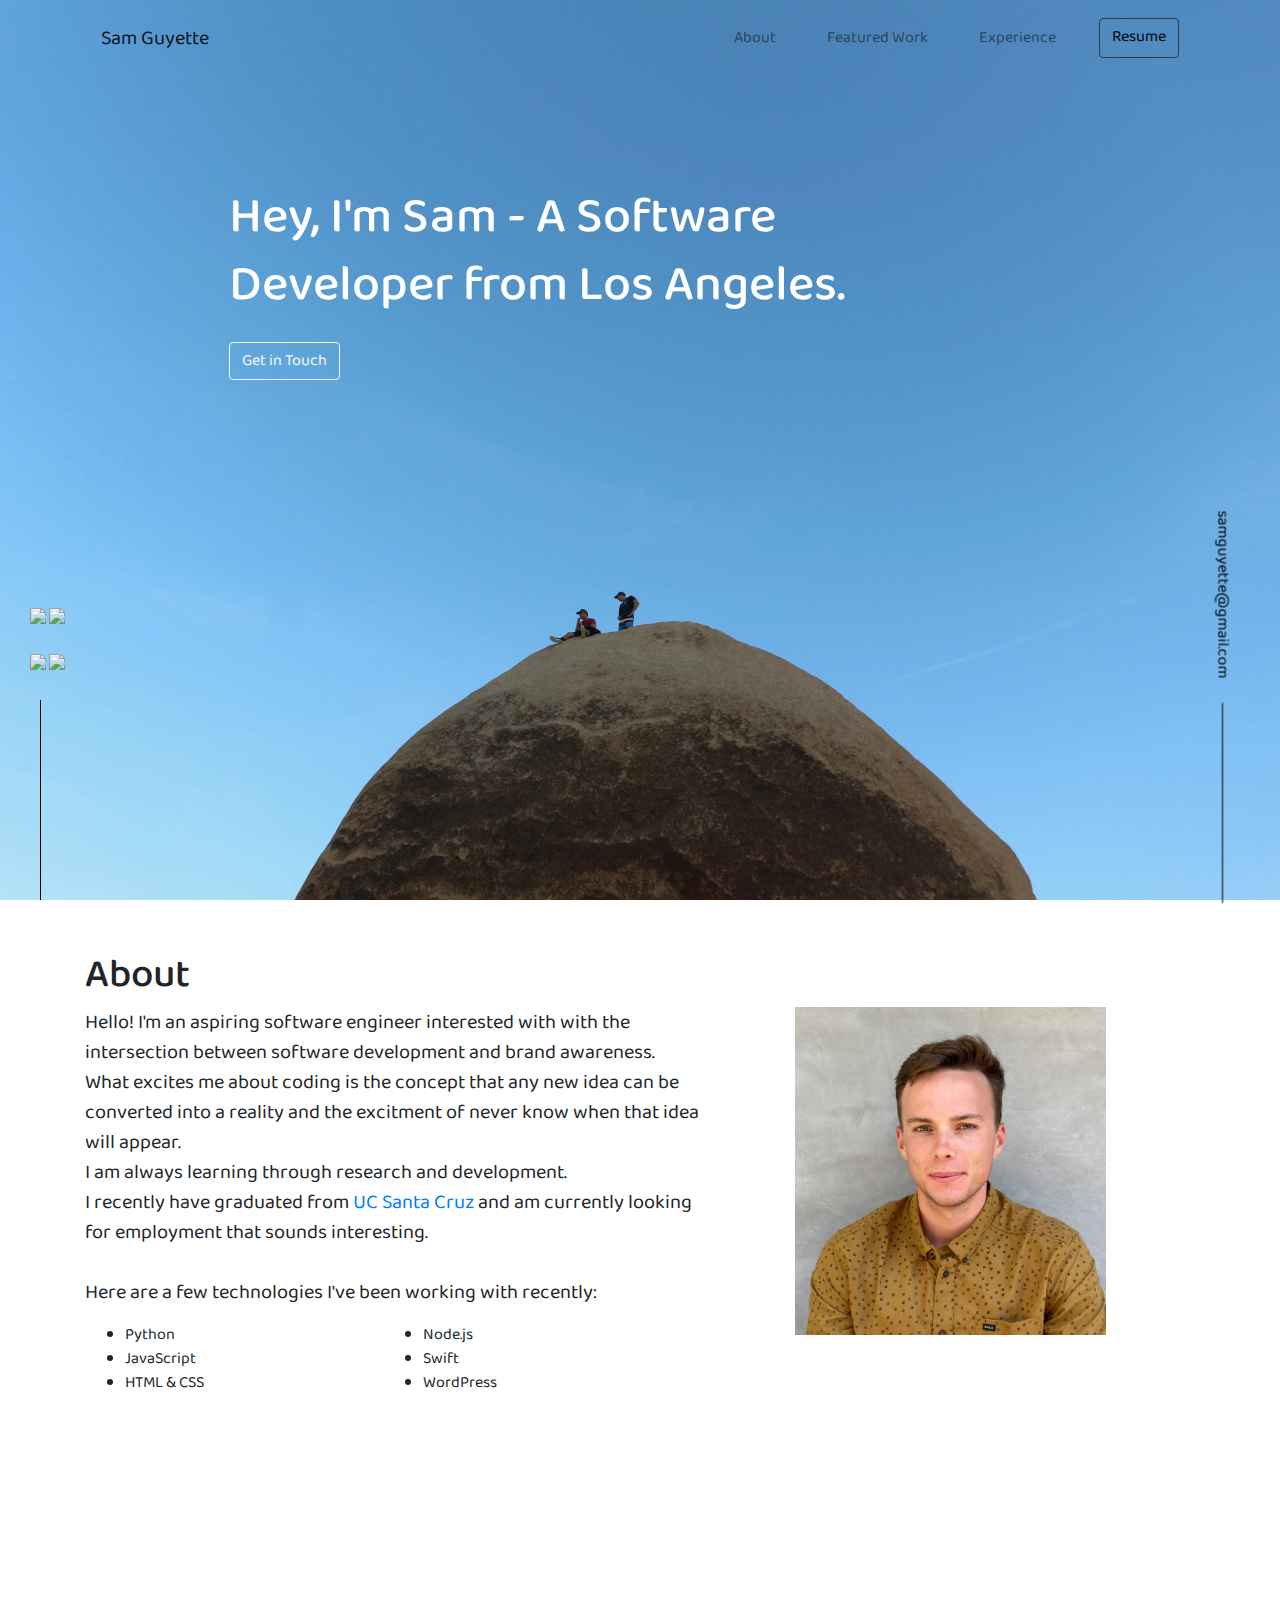
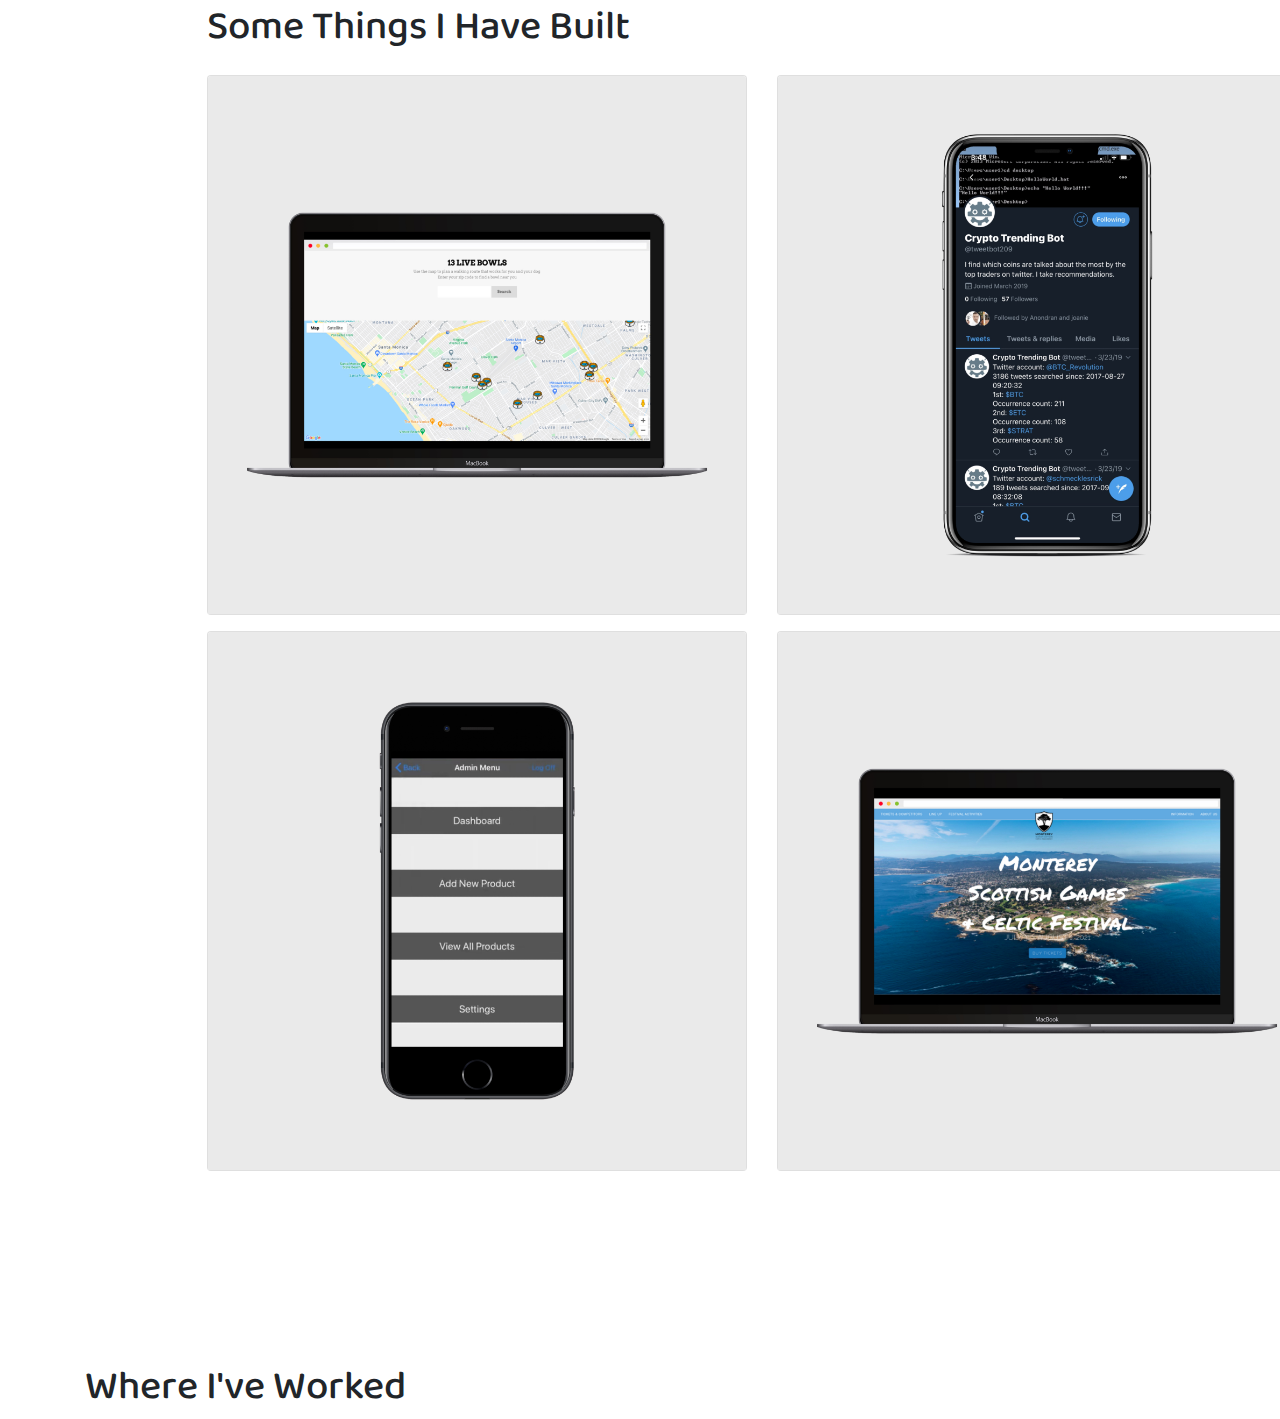
==== index.html @ 98b11084 "side bars" ====
<!DOCTYPE html>
<html>
	<head>
		<title>Sam Guyette's Personal Website</title>
		<!-- Bootstrap CSS include -->
		<link rel="stylesheet" href="https://stackpath.bootstrapcdn.com/bootstrap/4.3.1/css/bootstrap.min.css" integrity="sha384-ggOyR0iXCbMQv3Xipma34MD+dH/1fQ784/j6cY/iJTQUOhcWr7x9JvoRxT2MZw1T" crossorigin="anonymous">
		<!-- Raw CSS include -->
		<link rel="stylesheet" type="text/css" href="landing.css">
		<!-- Font awesome include -->
		<link rel="stylesheet" href="https://cdnjs.cloudflare.com/ajax/libs/font-awesome/4.7.0/css/font-awesome.min.css">
		<!-- Google Fonts -->
		<link href="https://fonts.googleapis.com/css2?family=Baloo+2&display=swap" rel="stylesheet">
		<!-- jQuery -->
		<script src="https://ajax.googleapis.com/ajax/libs/jquery/3.5.1/jquery.min.js"></script>
		<script src="landing.js" type="text/javascript"></script>
	</head>
	
	<body>
		<!-- incase of cover photo -->
		<section class="hero">
			<div class="container">
				<nav class="navbar navbar-expand-lg navbar-trans navbar-light">
					<a class="navbar-brand" href="#">Sam Guyette</a>
					<button class="navbar-toggler" type="button" data-toggle="collapse" data-target="#navbarNavAltMarkup"	aria-controls="navbarNavAltMarkup" aria-expanded="false" aria-label="Toggle navigation">
					<span class="navbar-toggler-icon"></span>
					</button>
					<div class="collapse navbar-collapse" id="navbarNavAltMarkup">
						<div class="navbar-nav ml-auto">
							<a class="nav-link bar_el" href="#">About</a>
							<a class="nav-link bar_el" href="#">Featured Work</a>
							<a class="nav-link bar_el" href="#">Experience</a>
							<a class="resume btn btn-outline-dark my-2 my-sm-0 bar_el"href="docs/Sam_Guyette_Resume.pdf" download>Resume</a>
						</div>
					</div>
				</nav>
				<div class="hero-container">
					<h1 class="main_text">Hey, I'm Sam - A Software</h1>
					<h1 class="main_text">Developer from Los Angeles.</h1>
					<a href="#" class="btn btn-outline-light contact_btn">Get in Touch</a>
				</div>
			</div>
		</section>
			<div class="right_sidebar">
				<div class="email"><a href="mailto:samguyette@gmail.com">samguyette@gmail.com</a></div>
				<div class="vlr"></div>
			</div>
			<div class="left_sidebar">
				<a href="https://github.com/samguyette">
					<img class="fa" src="https://img.icons8.com/material-rounded/28/000000/github.png"/>
				</a>
				<a href="https://www.linkedin.com/in/sam-guyette/">
					<img class="fa" src="https://img.icons8.com/android/24/000000/linkedin.png"/>
				</a>
				<a href="https://www.instagram.com/samguyette/">
					<img class="fa" src="https://img.icons8.com/metro/24/000000/instagram-new.png"/>
				</a>
				<a href="https://twitter.com/samguyettee">
					<img class="fa" src="https://img.icons8.com/android/24/000000/twitter.png"/>
				</a>
				<div class="vll"></div>
			</div>
		<div class="container about">
			<h1>About</h1>
			<div class="row">
				<div class="col-7">
					<p class="about_text">Hello! I'm an aspiring software engineer interested with with the intersection between software development and brand awareness.<br>What excites me about coding is the concept that any new idea can be converted into a reality and the excitment of never know when that idea will appear.<br>
					I am always learning through research and development.<br>
					I recently have graduated from <a href="https://www.ucsc.edu">UC Santa Cruz</a> and am currently looking for employment that sounds interesting.<br><br>
					Here are a few technologies I've been working with recently:
					</p>
					<ul class="skills_list">
						<li>Python</li>
						<li>Node.js</li>
						<li>JavaScript</li>
						<li>Swift</li>
						<li>HTML & CSS</li>
						<li>WordPress</li>
					</ul>
				</div>
				<div class="col-5">
					<img class="headshot" src="img/headshot.jpg">
				</div>
			</div>
		</div>

		<div class="container featured_work">
			<h1>Some Things I Have Built</h1>
			<div class="row">
				<div class="col-lg-6 col-sm-12 mt-3">
					<div class="card card1">
						<img class="card-img-top" src="img/project1.jpg" alt="Card image">
						<div class="card-img-overlay">
							<h4 class="card-title">Pup Bowl Map</h4>
							<p class="card-text">
								Created a website where dog owners can find water bowls around their neighborhood using the Google Maps Platform and Geocoding API.<br>
								Allows residents to print out a poster, take a photo of their bowl, and add the bowl with a name, message, and photo to the public map where other dog walkers can discover it.
							</p>
							<a href="#" class="btn btn-outline-light go_btn">Go</a>
						</div>
					</div>
				</div>
				<div class="col-lg-6 col-sm-12 mt-3">
					<div class="card card2">
						<img class="card-img-top" src="img/project2.jpg" alt="Card image">
						<div class="card-img-overlay">
							<h4 class="card-title">Cryptocurrency Twitter Bot</h4>
							<p class="card-text">
								Twitter bot that finds popular cryptocurrency traders on Twitter, analyzes their tweets and behaviors, and outputs which top three investments they have tweeted about the most over the past year.<br>
								The script shares its findings on Twitter, @tweetbot209​.
							</p>
							<a href="#" class="btn btn-outline-light go_btn">Go</a>
						</div>
					</div>
				</div>
			</div>
			<div class="row">
				<div class="col-lg-6 col-sm-12 mt-3">
					<div class="card card3">
						<img class="card-img-top" src="img/project4.jpg" alt="Card image">
						<div class="card-img-overlay">
							<h4 class="card-title">Custom Label Printing App</h4>
							<p class="card-text">
								Developed an iOS app that integrates with Epson printers to allow businesses to create high quality custom labels with QR codes in real-time.<br>
								Allows for the consumer to receive additional information about the product by scanning QR code attached to the label.<br>
								Application works as a real-time inventory management system, as well as a sales volume tracker for small businesses.
							</p>
						</div>
					</div>
				</div>
				<div class="col-lg-6 col-sm-12 mt-3">
					<div class="card card4">
						<img class="card-img-top" src="img/project3.jpg" alt="Card image">
						<div class="card-img-overlay">
							<h4 class="card-title">Monterey Scottish Games & Celtic Festival Website</h4>
							<p class="card-text">
								Designed and developed a user friendly website for the 53rd Annual Monterey Scottish Games & Celtic Festival.<br>
								The website allows the 5,000+ attendees to buy tickets, register for competitions, and learn more about the festival.
							</p>
							<a href="#" class="go_btn"><img src="https://img.icons8.com/ios/32/000000/external-link-squared.png"/></a>
						</div>
					</div>
				</div>
			</div>
		</div>

		<div class="container past_work">
			<h1>Where I've Worked</h1>
			

		</div>





		<!-- Bootstrap includes -->
		<script src="https://code.jquery.com/jquery-3.3.1.slim.min.js" integrity="sha384-q8i/X+965DzO0rT7abK41JStQIAqVgRVzpbzo5smXKp4YfRvH+8abtTE1Pi6jizo" crossorigin="anonymous"></script>
		<script src="https://cdnjs.cloudflare.com/ajax/libs/popper.js/1.14.7/umd/popper.min.js" integrity="sha384-UO2eT0CpHqdSJQ6hJty5KVphtPhzWj9WO1clHTMGa3JDZwrnQq4sF86dIHNDz0W1" crossorigin="anonymous"></script>
		<script src="https://stackpath.bootstrapcdn.com/bootstrap/4.3.1/js/bootstrap.min.js" integrity="sha384-JjSmVgyd0p3pXB1rRibZUAYoIIy6OrQ6VrjIEaFf/nJGzIxFDsf4x0xIM+B07jRM" crossorigin="anonymous"></script>
	</body>
</html>
---- landing.css ----
/* Cover Photo */
body {
	/*background-color: rgb(129,206,249);*/
	background-color: white;
	font-family: 'Baloo 2', cursive;
}
.hero {
	width: 100%;
	height: 100vh;
	background: url(img/landing-5.jpg) top center;
	background-size: cover;
	position: relative;
}
.bar_el {
	margin-left: 35px;
}
.resume {
	color: black;
	text-decoration: none;
}
.hero .hero-container {
	margin-top: 10%;
	margin-left: 13%;
	bottom: 0;
	top: 0;
	left: 0;
	right: 0;
	justify-content: center;
	flex-direction: column;
	color: white;
}
.navbar-brand, .navbar-nav li a {
	line-height: 60px;
	height: 60px;
	padding-top: 0;
}
.contact_btn {
	margin-top: 2%;
	display: inline-block;
	white-space: nowrap;
	overflow: hidden;
}
.about {
	margin-top: 4%;
}
.skills_list {
	display: grid;
	grid-template-columns: 1fr 1fr;
}
.featured_work {
	margin-top: 15%;
	margin-left: 15%
}
.card-img-overlay {
   position: absolute;
   background: rgba(80, 151, 204, 0.9);
   width: 100%;
   transition: .5s ease;
   opacity:0;
}
.go_btn {
	margin-top: 50%;
}
.card1:hover .card-img-overlay {
   opacity: 1;
}
.card2:hover .card-img-overlay {
   opacity: 1;
}
.card3:hover .card-img-overlay {
   opacity: 1;
}
.card4:hover .card-img-overlay {
   opacity: 1;
}
.past_work {
	margin-top: 15%;
}
.right_sidebar {
	position: fixed;
	transform: rotate(90deg);
	right: 30px;
	left: auto;
	bottom: -30px;
	width: 285px;
	z-index: 10;
}
.left_sidebar {
	position: fixed;
	left: 30px;
	right: auto;
	bottom: 0px;
	width: 40px;
	z-index: 10;
}
.fa {
	margin-top: 30px;
}
.vll {
  border-left: 1px solid black;
  margin-top: 30px;
  margin-left: 24%;
  height: 200px;
}
.vlr {
  border-left: 1px solid black;
  transform: rotate(90deg);
  margin-top: 30px;
  height: 200px;
}
.email {
	margin-left: -150px;
}
a[href^="mailto:"] { 
  color: black;
  text-decoration: none;
}


@media screen and (min-width: 801px) {
	.main_text {
		font-size: 50px;
	}
	.about_text {
		font-size: 20px;
	}
	.headshot {
		width: 70%;
		margin-left: 10%;
	}
}

@media screen and (max-width: 800px) {
	.main_text {
		font-size: 4.2vw;
	}
	.about_text {
		font-size: 2.5vw;
	}
	.headshot {
		width: 100%;
		margin-left: 10%;
	}
}
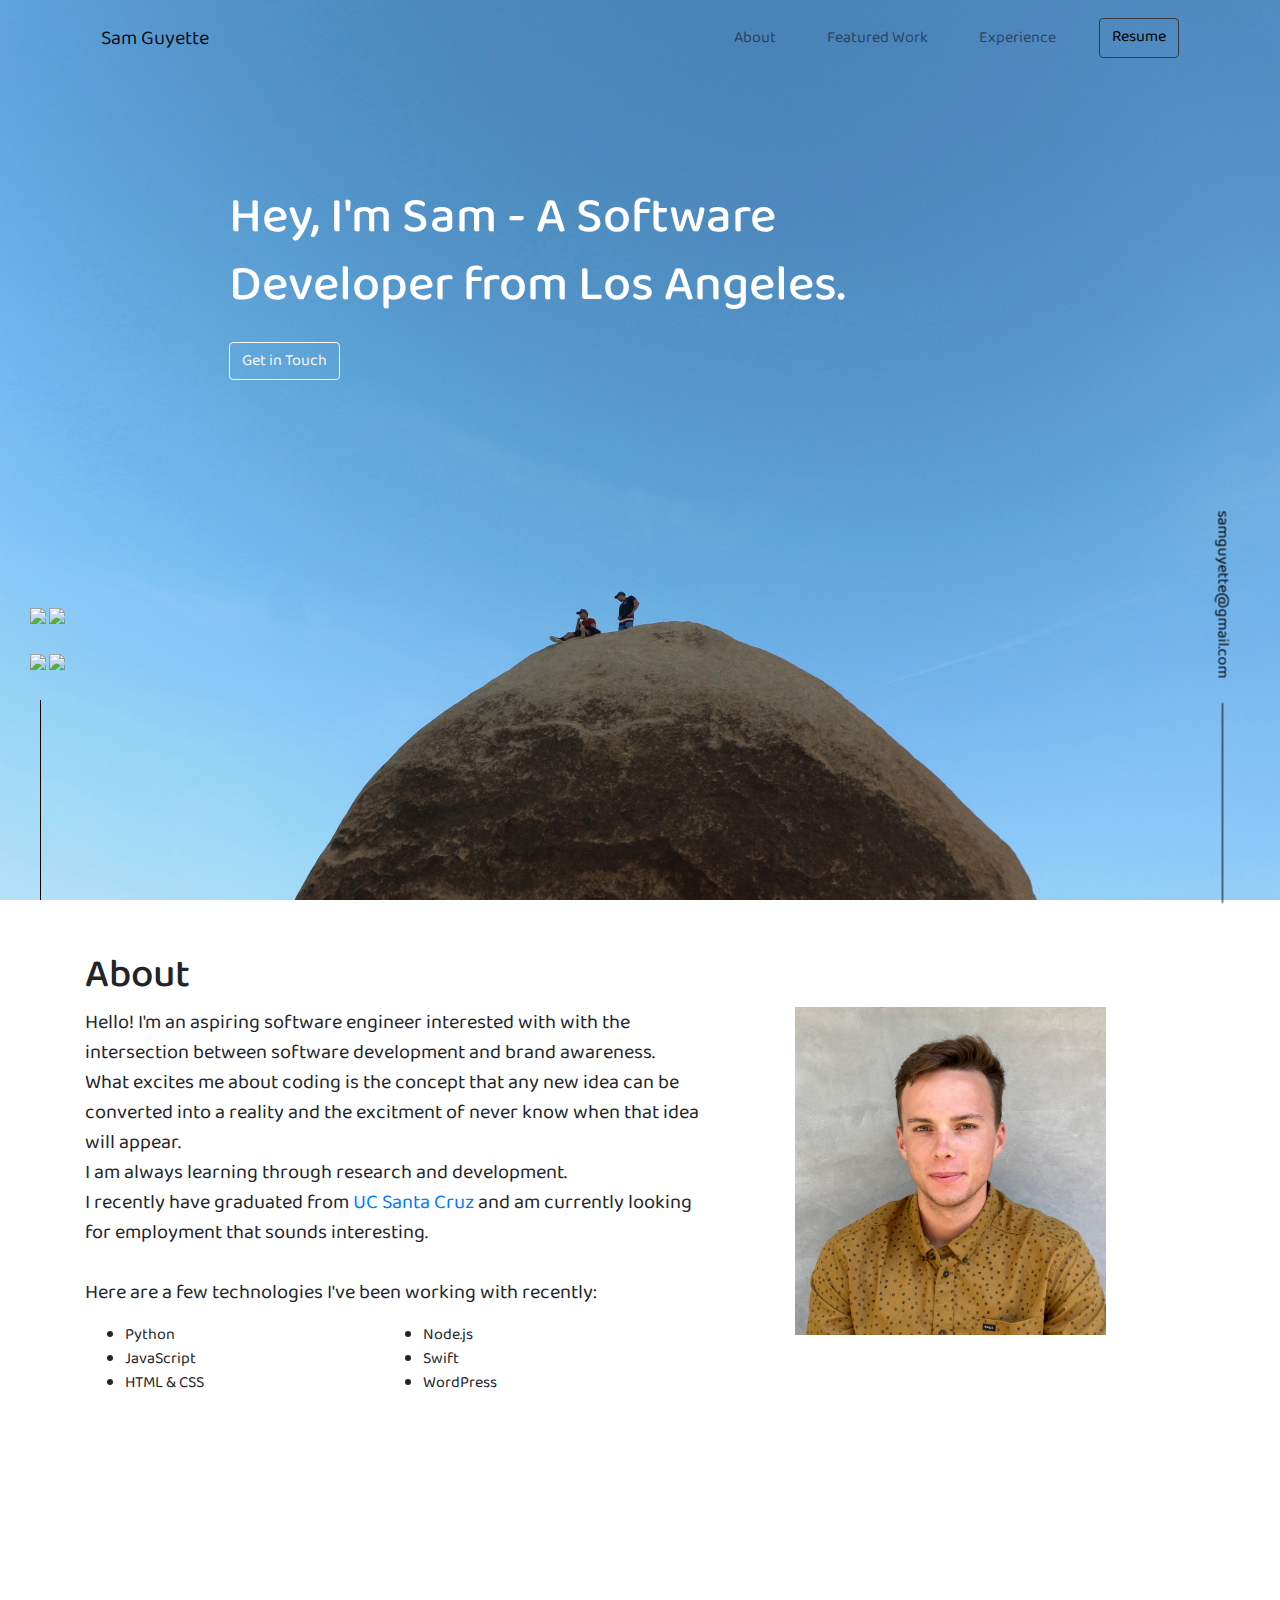
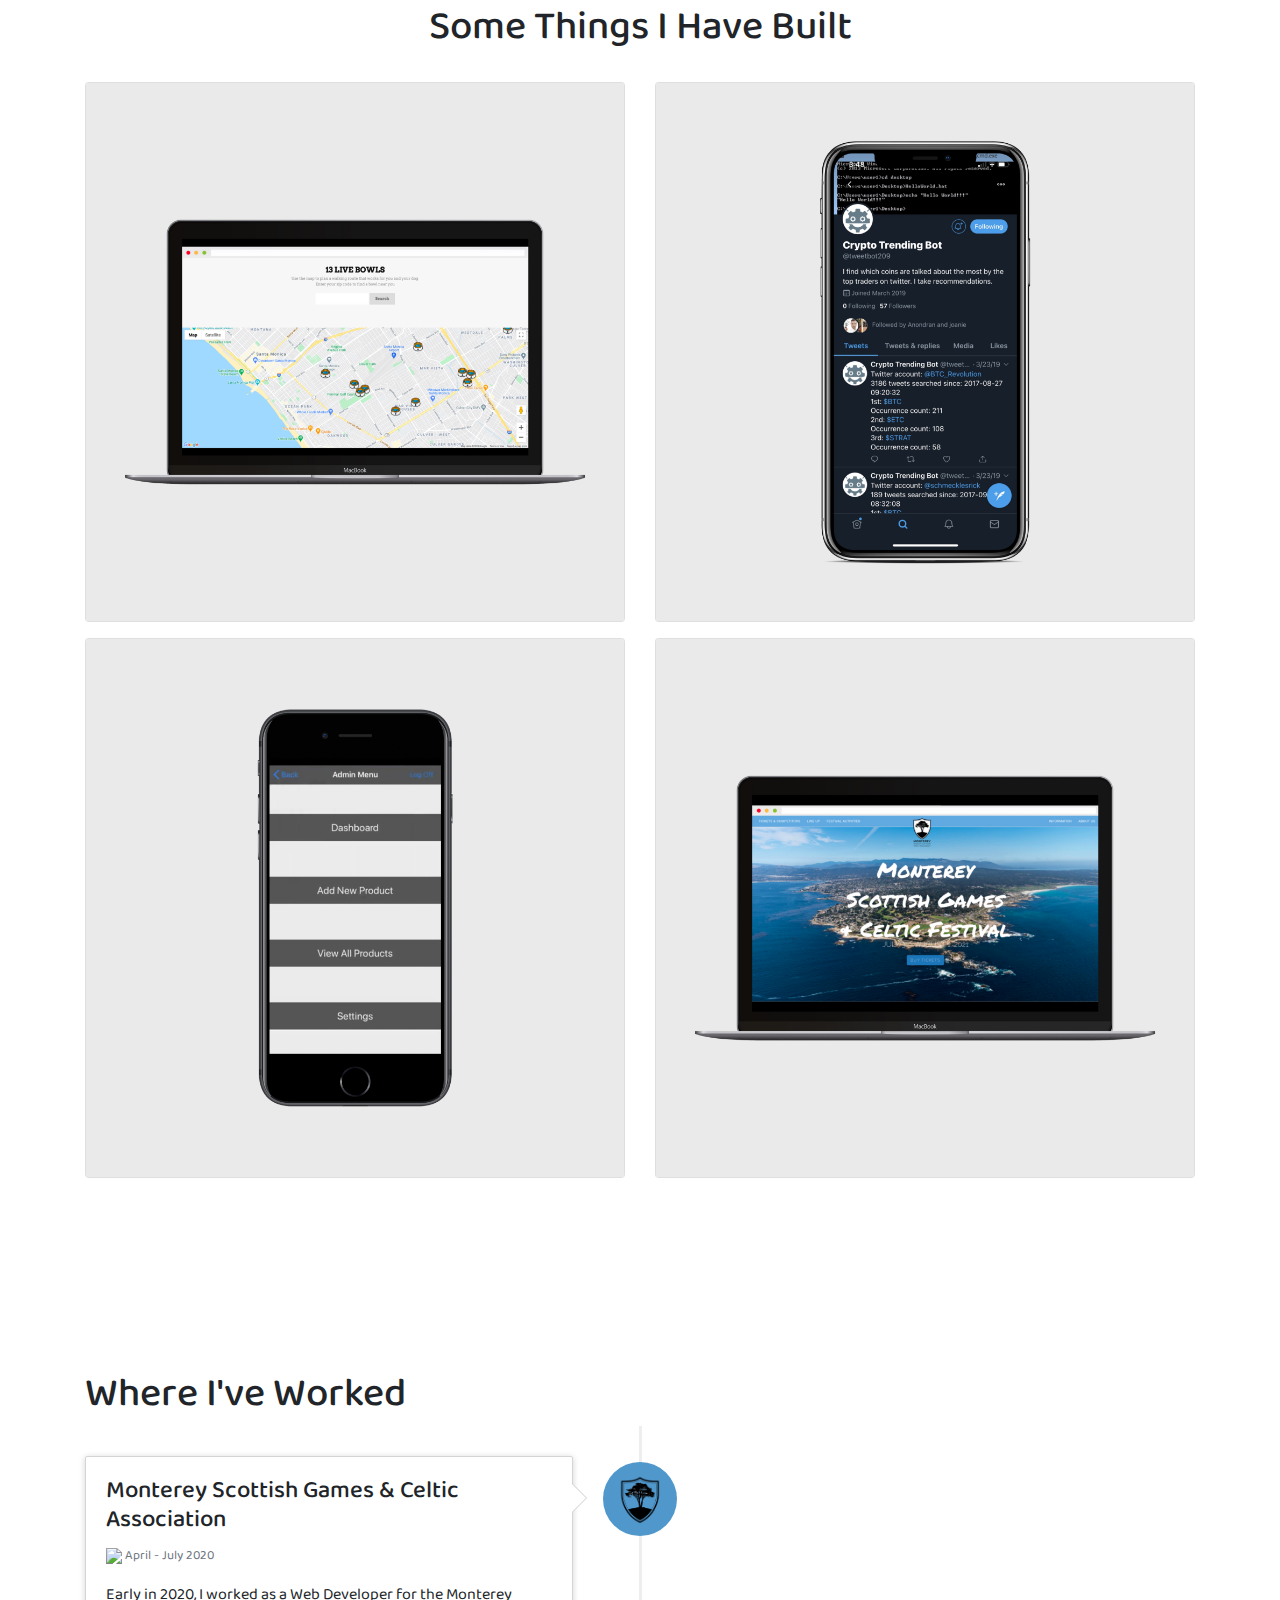
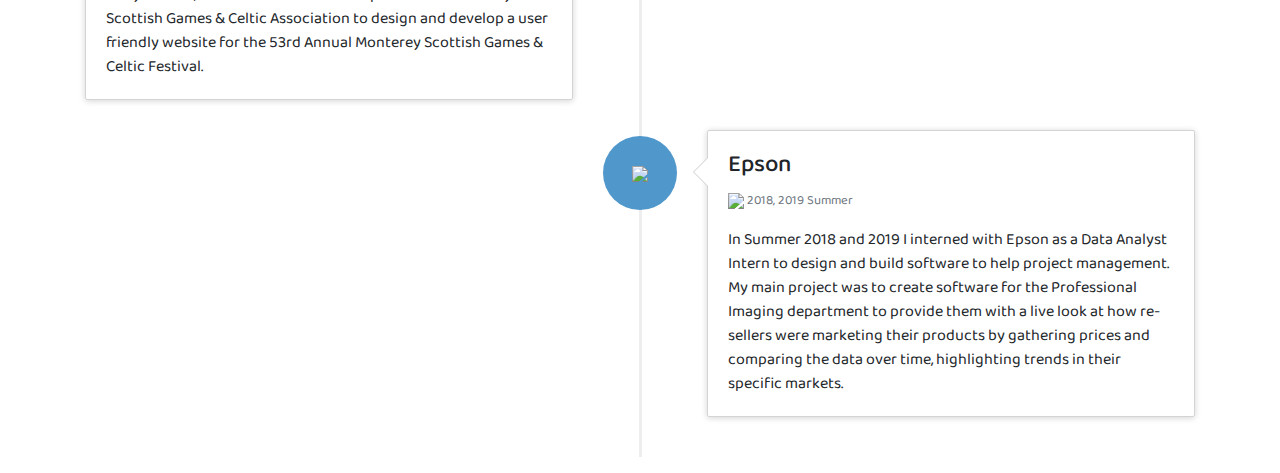
==== commit 68d2198a: "added timeline" ====
--- a/index.html
+++ b/index.html
@@ -84,7 +84,7 @@
 		</div>
 
 		<div class="container featured_work">
-			<h1>Some Things I Have Built</h1>
+			<h1 class="built_text">Some Things I Have Built</h1>
 			<div class="row">
 				<div class="col-lg-6 col-sm-12 mt-3">
 					<div class="card card1">
@@ -95,7 +95,7 @@
 								Created a website where dog owners can find water bowls around their neighborhood using the Google Maps Platform and Geocoding API.<br>
 								Allows residents to print out a poster, take a photo of their bowl, and add the bowl with a name, message, and photo to the public map where other dog walkers can discover it.
 							</p>
-							<a href="#" class="btn btn-outline-light go_btn">Go</a>
+							<a href="http://www.pupbowlmap.com"><img src="https://img.icons8.com/ios/32/000000/external-link-squared.png"/></a>
 						</div>
 					</div>
 				</div>
@@ -108,7 +108,7 @@
 								Twitter bot that finds popular cryptocurrency traders on Twitter, analyzes their tweets and behaviors, and outputs which top three investments they have tweeted about the most over the past year.<br>
 								The script shares its findings on Twitter, @tweetbot209​.
 							</p>
-							<a href="#" class="btn btn-outline-light go_btn">Go</a>
+							<a href="https://twitter.com/tweetbot209"><img src="https://img.icons8.com/ios/32/000000/external-link-squared.png"/></a>
 						</div>
 					</div>
 				</div>
@@ -136,19 +136,48 @@
 								Designed and developed a user friendly website for the 53rd Annual Monterey Scottish Games & Celtic Festival.<br>
 								The website allows the 5,000+ attendees to buy tickets, register for competitions, and learn more about the festival.
 							</p>
-							<a href="#" class="go_btn"><img src="https://img.icons8.com/ios/32/000000/external-link-squared.png"/></a>
+							<a href="https://montereycelticfest.com"><img src="https://img.icons8.com/ios/32/000000/external-link-squared.png"/></a>
 						</div>
 					</div>
 				</div>
 			</div>
 		</div>
 
-		<div class="container past_work">
-			<h1>Where I've Worked</h1>
-			
-
+		<div class="container work_timeline">
+			<div class="page-header">
+				<h1>Where I've Worked</h1>
+			</div>
+			<ul class="timeline">
+				<li>
+					<div class="timeline-badge">
+						<img class="msg_logo" src="img/newlogo.png">
+					</div>
+					<div class="timeline-panel">
+						<div class="timeline-heading">
+							<h4 class="timeline-title">Monterey Scottish Games & Celtic Association</h4>
+							<p><small class="text-muted"><img src="https://img.icons8.com/cotton/15/000000/time.png"/> April - July 2020</small></p>
+						</div>
+						<div class="timeline-body">
+							<p>Early in 2020, I worked as a Web Developer for the Monterey Scottish Games & Celtic Association to design and develop a user friendly website for the 53rd Annual Monterey Scottish Games & Celtic Festival.</p>
+						</div>
+				  	</div>
+				</li>
+				<li class="timeline-inverted">
+					<div class="timeline-badge">
+						<img src="https://img.icons8.com/windows/46/000000/epson.png"/>
+					</div>
+					<div class="timeline-panel">
+						<div class="timeline-heading">
+							<h4 class="timeline-title">Epson</h4>
+							<p><small class="text-muted"><img src="https://img.icons8.com/cotton/15/000000/time.png"/> 2018, 2019 Summer</small></p>
+						</div>
+						<div class="timeline-body">
+							<p>In Summer 2018 and 2019 I interned with Epson as a Data Analyst Intern to design and build software to help project management. My main project was to create software for the Professional Imaging department to provide them with a live look at how re-sellers were marketing their products by gathering prices and comparing the data over time, highlighting trends in their specific markets.</p>
+						</div>
+				 	</div>
+				</li>
+			</ul>
 		</div>
-
 
 
 
--- a/landing.css
+++ b/landing.css
@@ -47,9 +47,13 @@
 	display: grid;
 	grid-template-columns: 1fr 1fr;
 }
+.built_text {
+text-align: center;
+margin-bottom: 15px;
+}
 .featured_work {
 	margin-top: 15%;
-	margin-left: 15%
+/*	margin-left: 15%*/
 }
 .card-img-overlay {
    position: absolute;
@@ -58,9 +62,160 @@
    transition: .5s ease;
    opacity:0;
 }
-.go_btn {
-	margin-top: 50%;
-}
+/* Timeline */
+.work_timeline { 
+	margin-top: 15%;
+ }
+.timeline {
+    list-style: none;
+    padding: 20px 0 20px;
+    position: relative;
+}
+.msg_logo {
+	width: 45px;
+}
+
+.timeline:before {
+    top: 0;
+    bottom: 0;
+    position: absolute;
+    content: " ";
+    width: 3px;
+    background-color: #eeeeee;
+    left: 50%;
+    margin-left: -1.5px;
+}
+.timeline > li {
+    margin-bottom: 20px;
+    position: relative;
+}
+.timeline > li:before,
+.timeline > li:after {
+    content: " ";
+    display: table;
+}
+.timeline > li:after {
+    clear: both;
+}
+.timeline > li:before,
+.timeline > li:after {
+    content: " ";
+    display: table;
+}
+.timeline > li:after {
+    clear: both;
+}
+.timeline > li > .timeline-panel {
+    width: 44%;
+    float: left;
+    border: 1px solid #d4d4d4;
+    border-radius: 2px;
+    padding: 20px;
+    margin-top: 10px;
+    position: relative;
+    -webkit-box-shadow: 0 1px 6px rgba(0, 0, 0, 0.175);
+    box-shadow: 0 1px 6px rgba(0, 0, 0, 0.175);
+}
+.timeline > li > .timeline-panel:before {
+    position: absolute;
+    top: 26px;
+    right: -15px;
+    display: inline-block;
+    border-top: 15px solid transparent;
+    border-left: 15px solid #ccc;
+    border-right: 0 solid #ccc;
+    border-bottom: 15px solid transparent;
+    content: " ";
+}
+.timeline > li > .timeline-panel:after {
+    position: absolute;
+    top: 27px;
+    right: -14px;
+    display: inline-block;
+    border-top: 14px solid transparent;
+    border-left: 14px solid #fff;
+    border-right: 0 solid #fff;
+    border-bottom: 14px solid transparent;
+    content: " ";
+}
+.timeline > li > .timeline-badge {
+    color: #fff;
+    width: 74px;
+    height: 74px;
+    line-height: 74px;
+    font-size: 1.4em;
+    text-align: center;
+    position: absolute;
+    top: 16px;
+    left: 50%;
+    margin-left: -37px;
+    background-color: rgba(80, 151, 204);;
+    z-index: 100;
+    border-top-right-radius: 50%;
+    border-top-left-radius: 50%;
+    border-bottom-right-radius: 50%;
+    border-bottom-left-radius: 50%;
+}
+.timeline > li.timeline-inverted > .timeline-panel {
+    float: right;
+}
+.timeline > li.timeline-inverted > .timeline-panel:before {
+    border-left-width: 0;
+    border-right-width: 15px;
+    left: -15px;
+    right: auto;
+}
+.timeline > li.timeline-inverted > .timeline-panel:after {
+    border-left-width: 0;
+    border-right-width: 14px;
+    left: -14px;
+    right: auto;
+}
+.timeline-body > p,
+.timeline-body > ul {
+    margin-bottom: 0;
+}
+.timeline-body > p + p {
+    margin-top: 5px;
+}
+
+@media (max-width: 767px) {
+    ul.timeline:before {
+        left: 53px;
+    }
+
+    ul.timeline > li > .timeline-panel {
+        width: calc(100% - 90px);
+        width: -moz-calc(100% - 90px);
+        width: -webkit-calc(100% - 90px);
+    }
+
+    ul.timeline > li > .timeline-badge {
+        left: 15px;
+        margin-left: 0;
+        top: 16px;
+    }
+
+    ul.timeline > li > .timeline-panel {
+        float: right;
+        margin-right: -20px;
+    }
+
+    ul.timeline > li > .timeline-panel:before {
+        border-left-width: 0;
+        border-right-width: 15px;
+        left: -15px;
+        right: auto;
+    }
+
+    ul.timeline > li > .timeline-panel:after {
+        border-left-width: 0;
+        border-right-width: 14px;
+        left: -14px;
+        right: auto;
+    }
+}
+
 .card1:hover .card-img-overlay {
    opacity: 1;
 }
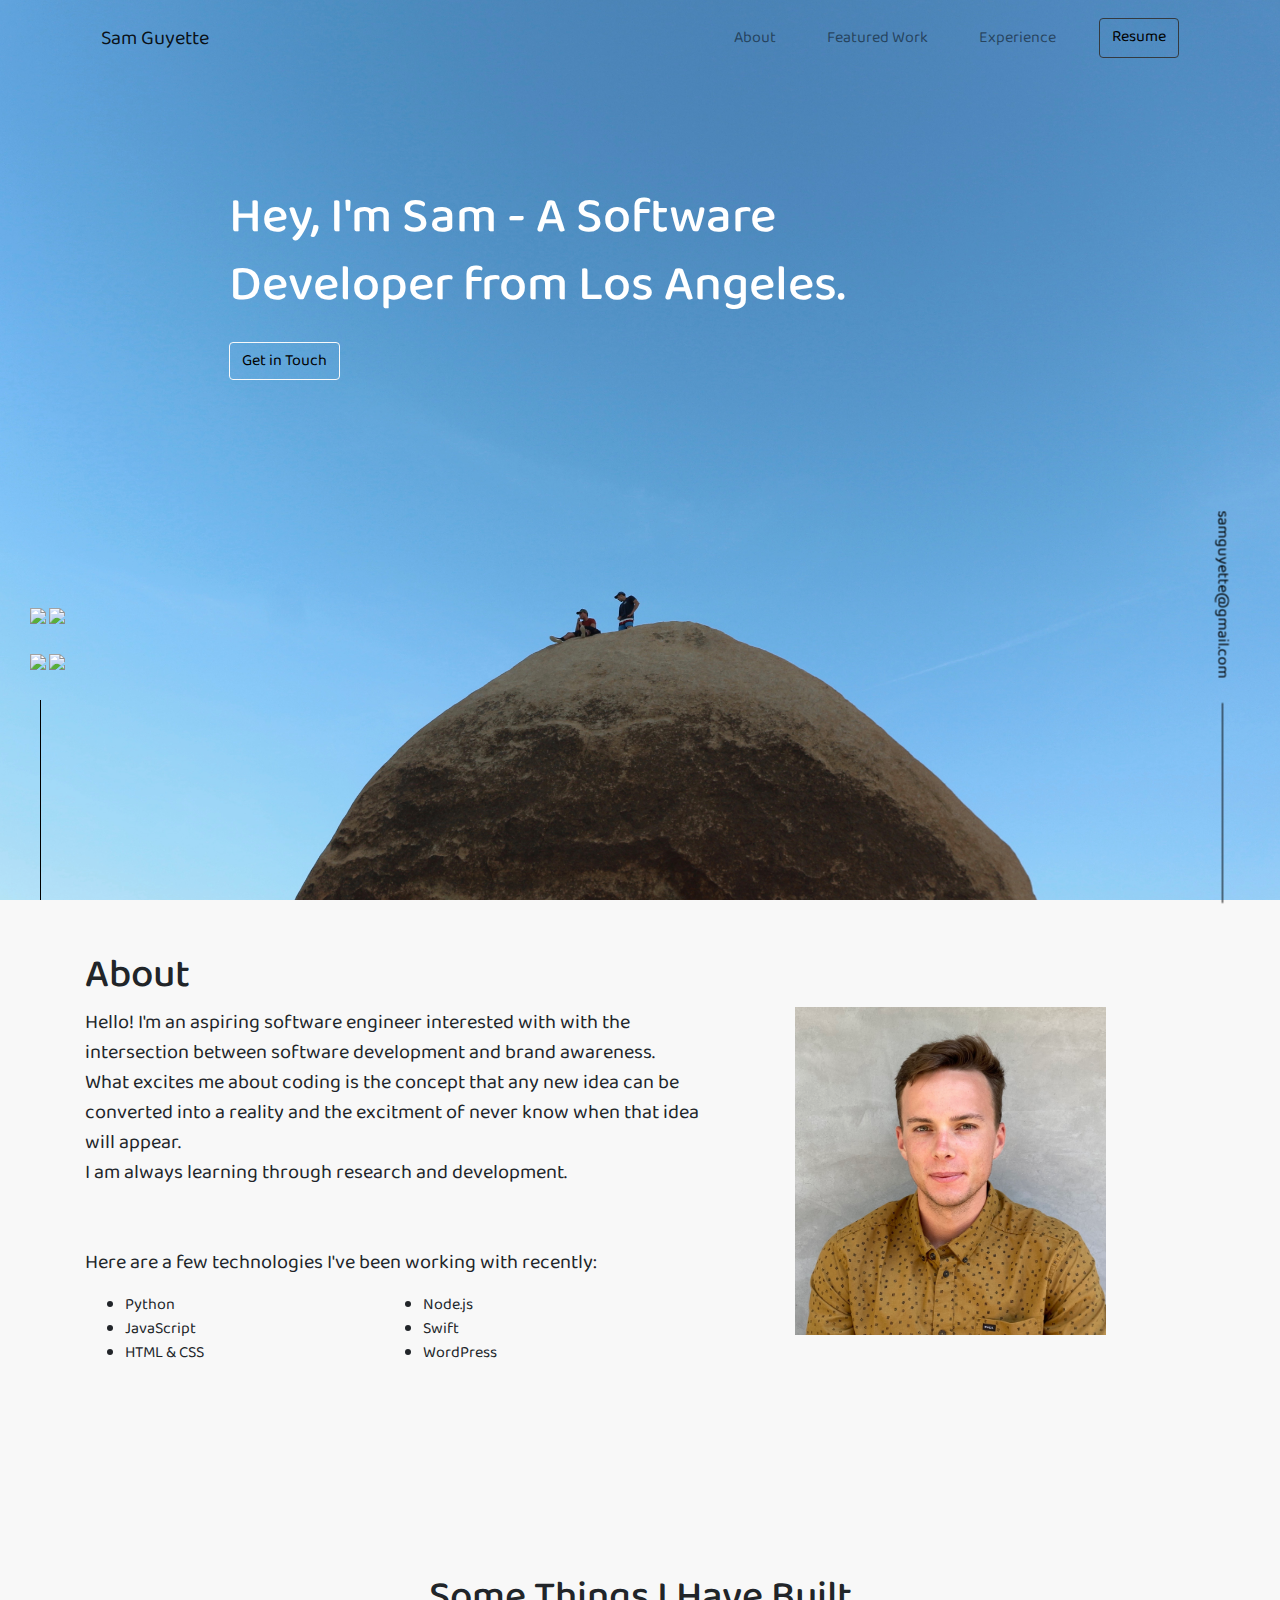
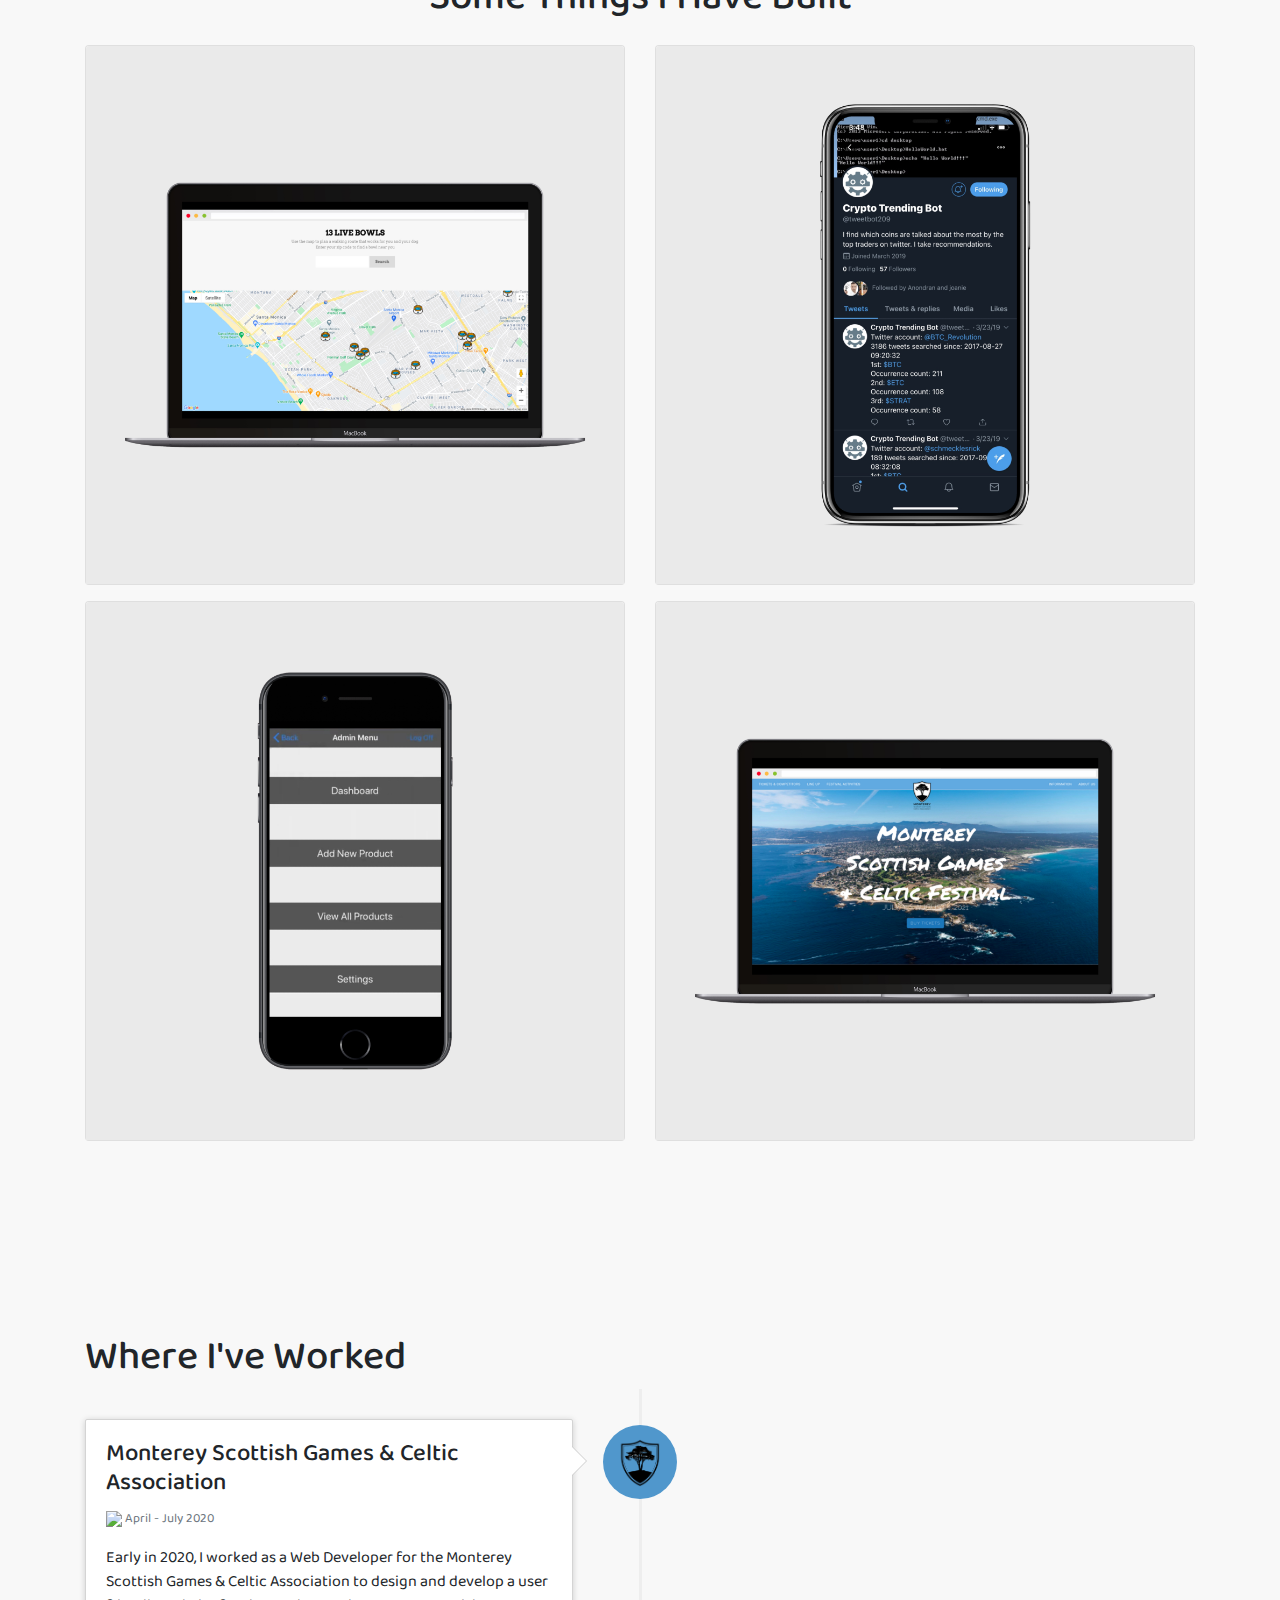
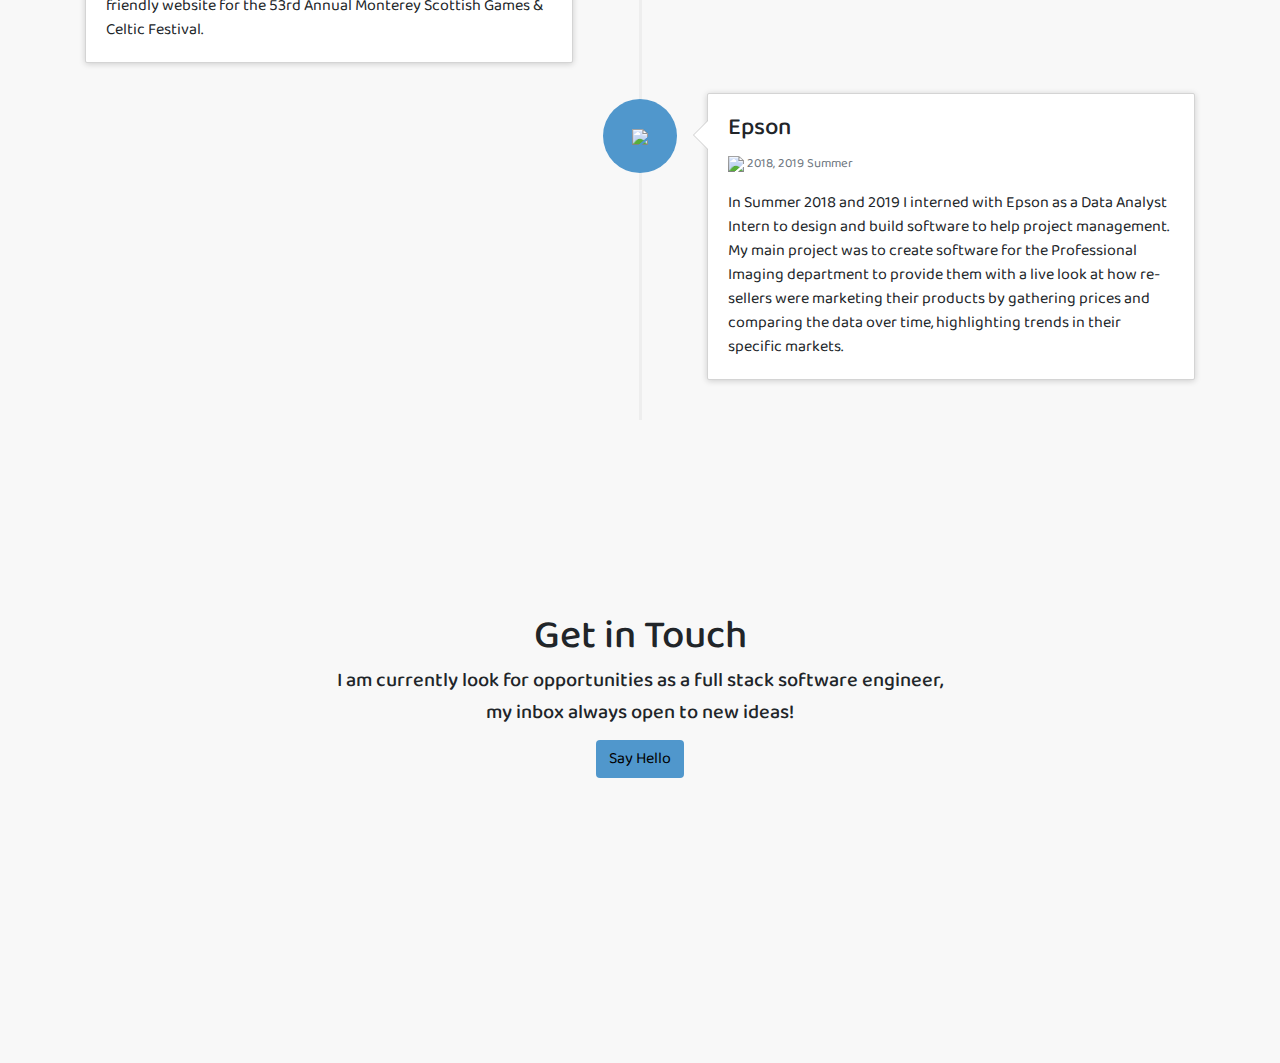
==== commit 4c988087: "in contact slide" ====
--- a/index.html
+++ b/index.html
@@ -16,7 +16,6 @@
 	</head>
 	
 	<body>
-		<!-- incase of cover photo -->
 		<section class="hero">
 			<div class="container">
 				<nav class="navbar navbar-expand-lg navbar-trans navbar-light">
@@ -36,7 +35,7 @@
 				<div class="hero-container">
 					<h1 class="main_text">Hey, I'm Sam - A Software</h1>
 					<h1 class="main_text">Developer from Los Angeles.</h1>
-					<a href="#" class="btn btn-outline-light contact_btn">Get in Touch</a>
+					<a href="mailto:samguyette@gmail.com" class="btn btn-outline-light contact_btn">Get in Touch</a>
 				</div>
 			</div>
 		</section>
@@ -65,7 +64,7 @@
 				<div class="col-7">
 					<p class="about_text">Hello! I'm an aspiring software engineer interested with with the intersection between software development and brand awareness.<br>What excites me about coding is the concept that any new idea can be converted into a reality and the excitment of never know when that idea will appear.<br>
 					I am always learning through research and development.<br>
-					I recently have graduated from <a href="https://www.ucsc.edu">UC Santa Cruz</a> and am currently looking for employment that sounds interesting.<br><br>
+					<!-- I recently have graduated from <a href="https://www.ucsc.edu">UC Santa Cruz</a> and am currently looking for employment that sounds interesting. --><br><br>
 					Here are a few technologies I've been working with recently:
 					</p>
 					<ul class="skills_list">
@@ -144,9 +143,7 @@
 		</div>
 
 		<div class="container work_timeline">
-			<div class="page-header">
-				<h1>Where I've Worked</h1>
-			</div>
+			<h1>Where I've Worked</h1>
 			<ul class="timeline">
 				<li>
 					<div class="timeline-badge">
@@ -178,7 +175,12 @@
 				</li>
 			</ul>
 		</div>
-
+		<div class="container get_in_touch">
+			<h1>Get in Touch</h1>
+			<h5>I am currently look for opportunities as a full stack software engineer,<h5>my inbox
+			always open to new ideas!</p>
+			<a href="mailto:samguyette@gmail.com" class="touch_btn btn btn-outline-blue">Say Hello</a>
+		</div>
 
 
 
--- a/landing.css
+++ b/landing.css
@@ -1,13 +1,13 @@
 /* Cover Photo */
 body {
 	/*background-color: rgb(129,206,249);*/
-	background-color: white;
+	background-color: rgb(248,248,248);
 	font-family: 'Baloo 2', cursive;
 }
 .hero {
 	width: 100%;
 	height: 100vh;
-	background: url(img/landing-5.jpg) top center;
+	background: url(/img/landing-5.jpg) top center;
 	background-size: cover;
 	position: relative;
 }
@@ -48,8 +48,7 @@
 	grid-template-columns: 1fr 1fr;
 }
 .built_text {
-text-align: center;
-margin-bottom: 15px;
+	text-align: center;
 }
 .featured_work {
 	margin-top: 15%;
@@ -107,6 +106,7 @@
 }
 .timeline > li > .timeline-panel {
     width: 44%;
+    background-color: white;
     float: left;
     border: 1px solid #d4d4d4;
     border-radius: 2px;
@@ -149,7 +149,7 @@
     top: 16px;
     left: 50%;
     margin-left: -37px;
-    background-color: rgba(80, 151, 204);;
+    background-color: rgba(80, 151, 204);
     z-index: 100;
     border-top-right-radius: 50%;
     border-top-left-radius: 50%;
@@ -216,6 +216,12 @@
     }
 }
 
+/* Get in touch */
+.get_in_touch {
+	text-align: center;
+	margin-top: 15%;
+}
+
 .card1:hover .card-img-overlay {
    opacity: 1;
 }
@@ -231,6 +237,7 @@
 .past_work {
 	margin-top: 15%;
 }
+/* Side Bars */
 .right_sidebar {
 	position: fixed;
 	transform: rotate(90deg);
@@ -271,6 +278,12 @@
   text-decoration: none;
 }
 
+/* Get in Touch */
+.touch_btn {
+	background-color: rgba(80, 151, 204);
+	margin-bottom: 25%;
+}
+
 
 @media screen and (min-width: 801px) {
 	.main_text {
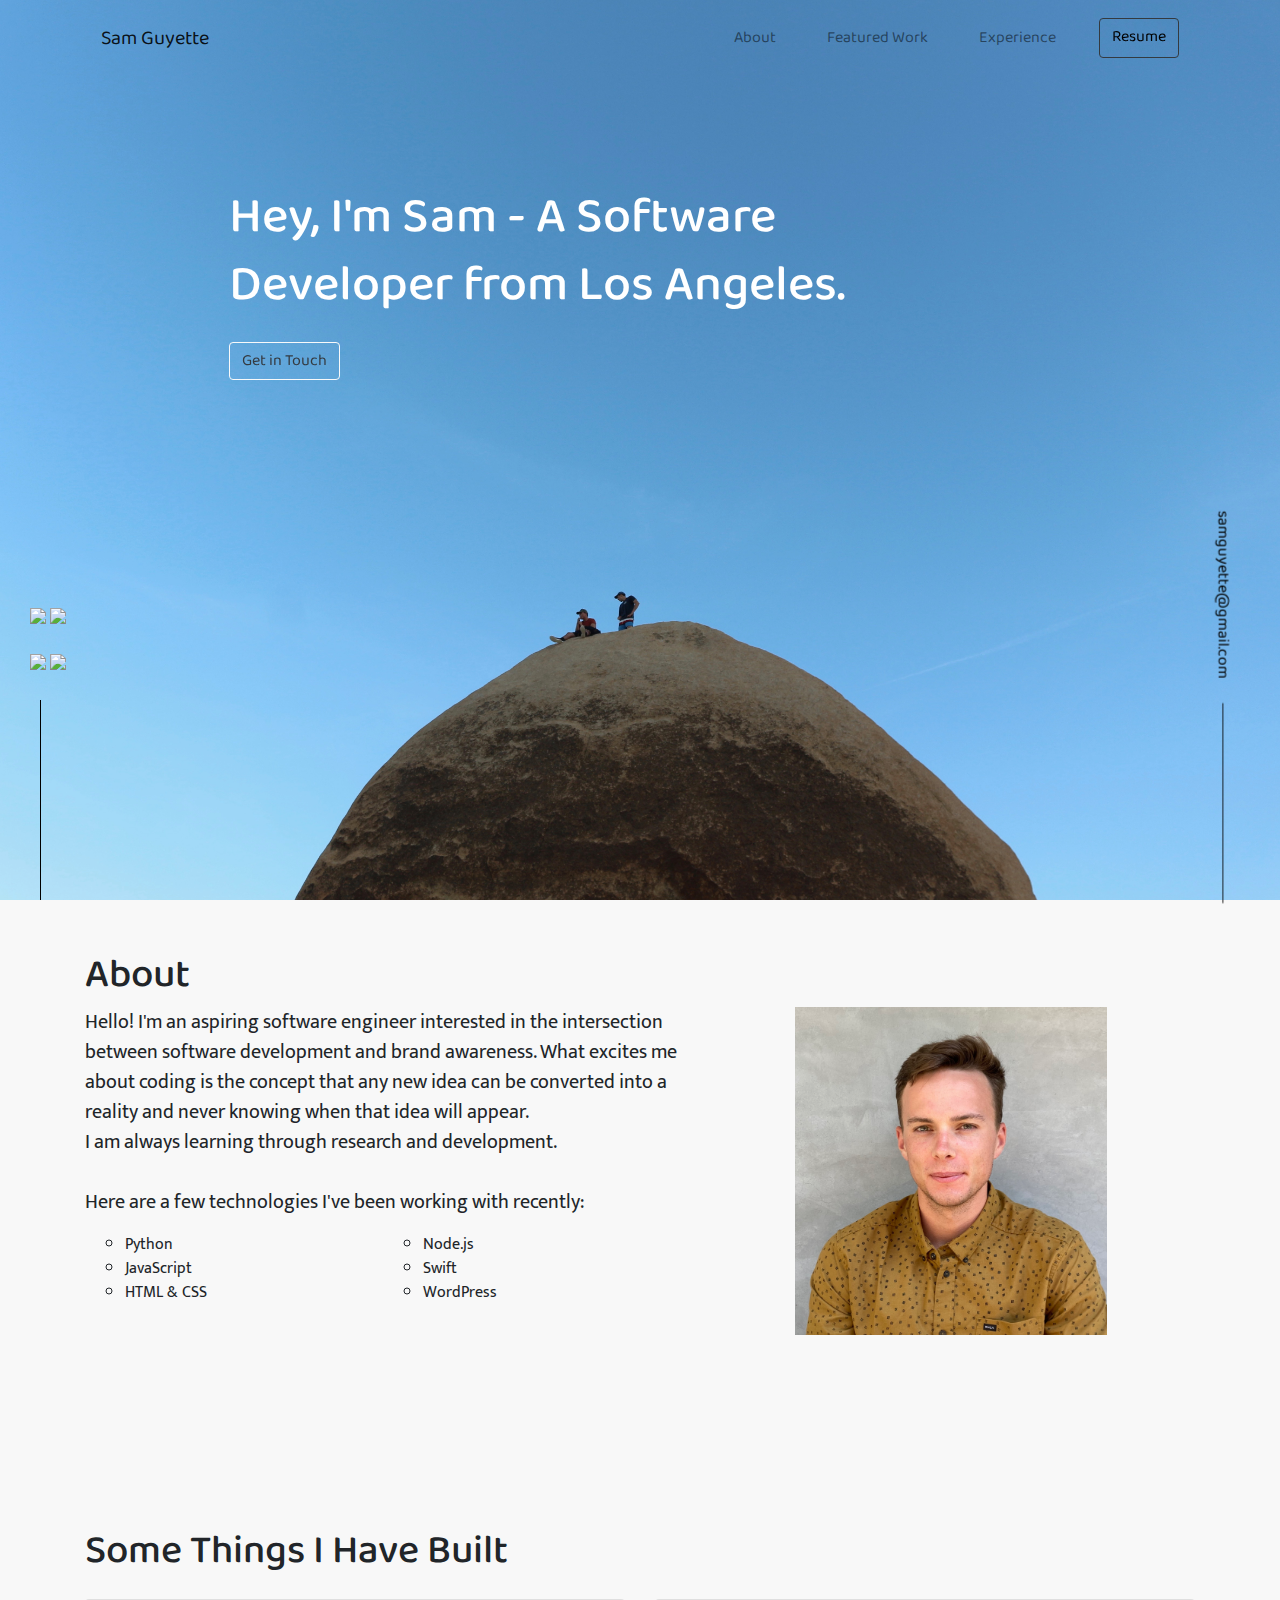
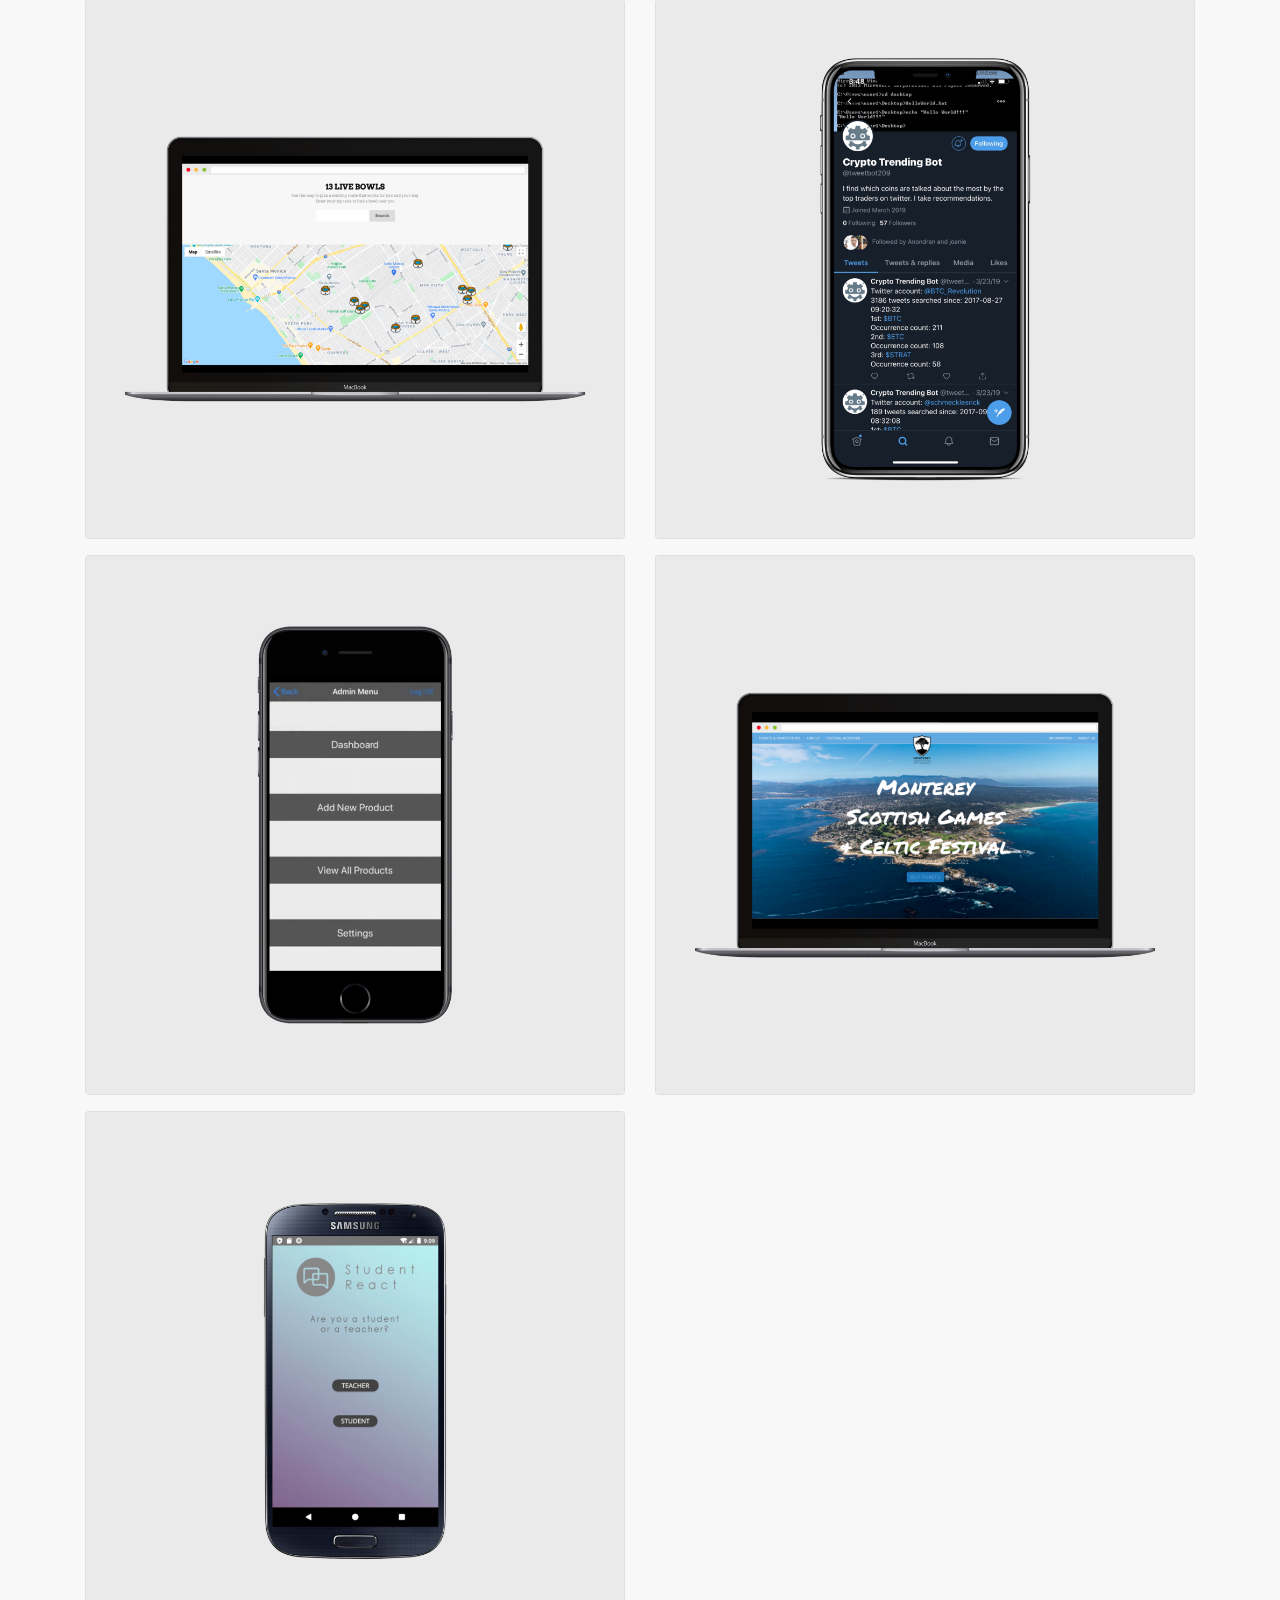
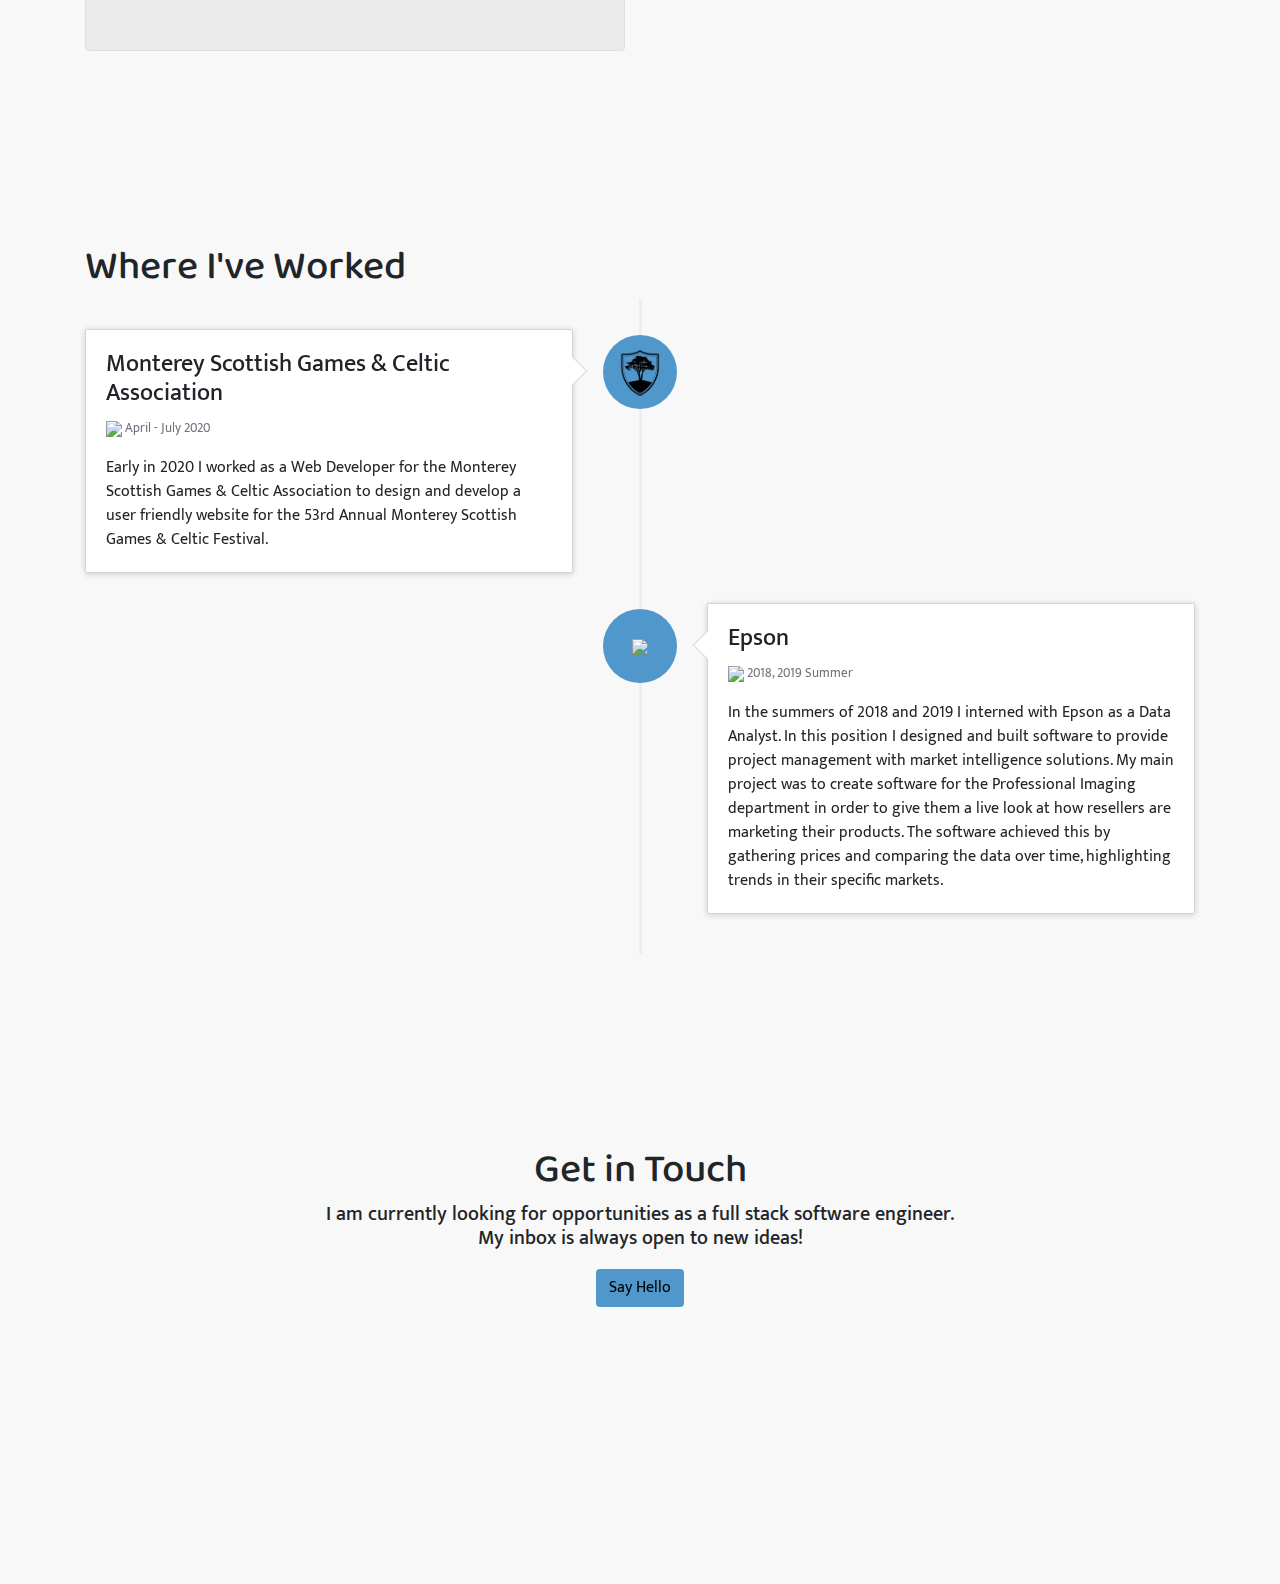
==== commit ae96d45b: "movement added" ====
--- a/index.html
+++ b/index.html
@@ -5,65 +5,70 @@
 		<!-- Bootstrap CSS include -->
 		<link rel="stylesheet" href="https://stackpath.bootstrapcdn.com/bootstrap/4.3.1/css/bootstrap.min.css" integrity="sha384-ggOyR0iXCbMQv3Xipma34MD+dH/1fQ784/j6cY/iJTQUOhcWr7x9JvoRxT2MZw1T" crossorigin="anonymous">
 		<!-- Raw CSS include -->
-		<link rel="stylesheet" type="text/css" href="landing.css">
+		<link rel="stylesheet" type="text/css" href="css/landing.css">
+		<link rel="stylesheet" type="text/css" href="css/movement.css">
 		<!-- Font awesome include -->
 		<link rel="stylesheet" href="https://cdnjs.cloudflare.com/ajax/libs/font-awesome/4.7.0/css/font-awesome.min.css">
 		<!-- Google Fonts -->
 		<link href="https://fonts.googleapis.com/css2?family=Baloo+2&display=swap" rel="stylesheet">
+		<link href="https://fonts.googleapis.com/css2?family=Mukta:wght@300&display=swap" rel="stylesheet">
 		<!-- jQuery -->
-		<script src="https://ajax.googleapis.com/ajax/libs/jquery/3.5.1/jquery.min.js"></script>
-		<script src="landing.js" type="text/javascript"></script>
+		<script type="text/javascript" src="lib/jquery-3.5.1.js"></script>
 	</head>
 	
 	<body>
-		<section class="hero">
+		<section class="hero baloo">
 			<div class="container">
 				<nav class="navbar navbar-expand-lg navbar-trans navbar-light">
-					<a class="navbar-brand" href="#">Sam Guyette</a>
+					<a class="navbar-brand" href="http://www.samguyette.com">Sam Guyette</a>
 					<button class="navbar-toggler" type="button" data-toggle="collapse" data-target="#navbarNavAltMarkup"	aria-controls="navbarNavAltMarkup" aria-expanded="false" aria-label="Toggle navigation">
 					<span class="navbar-toggler-icon"></span>
 					</button>
 					<div class="collapse navbar-collapse" id="navbarNavAltMarkup">
 						<div class="navbar-nav ml-auto">
-							<a class="nav-link bar_el" href="#">About</a>
-							<a class="nav-link bar_el" href="#">Featured Work</a>
-							<a class="nav-link bar_el" href="#">Experience</a>
-							<a class="resume btn btn-outline-dark my-2 my-sm-0 bar_el"href="docs/Sam_Guyette_Resume.pdf" download>Resume</a>
+							<a class="nav-link bar_el" href="#a">About</a>
+							<a class="nav-link bar_el" href="#b">Featured Work</a>
+							<a class="nav-link bar_el" href="#c">Experience</a>
+							<a class="resume btn btn-outline-dark my-2 my-sm-0 bar_el hvr-grow"href="docs/Sam_Guyette_Resume.pdf" download>Resume</a>
 						</div>
 					</div>
 				</nav>
 				<div class="hero-container">
 					<h1 class="main_text">Hey, I'm Sam - A Software</h1>
 					<h1 class="main_text">Developer from Los Angeles.</h1>
-					<a href="mailto:samguyette@gmail.com" class="btn btn-outline-light contact_btn">Get in Touch</a>
+					<a href="mailto:samguyette@gmail.com" class="btn btn-outline-light contact_btn hvr-grow">
+						<span class="text-dark">Get in Touch</span>
+					</a>
 				</div>
 			</div>
 		</section>
-			<div class="right_sidebar">
-				<div class="email"><a href="mailto:samguyette@gmail.com">samguyette@gmail.com</a></div>
-				<div class="vlr"></div>
-			</div>
-			<div class="left_sidebar">
-				<a href="https://github.com/samguyette">
-					<img class="fa" src="https://img.icons8.com/material-rounded/28/000000/github.png"/>
-				</a>
-				<a href="https://www.linkedin.com/in/sam-guyette/">
-					<img class="fa" src="https://img.icons8.com/android/24/000000/linkedin.png"/>
-				</a>
-				<a href="https://www.instagram.com/samguyette/">
-					<img class="fa" src="https://img.icons8.com/metro/24/000000/instagram-new.png"/>
-				</a>
-				<a href="https://twitter.com/samguyettee">
-					<img class="fa" src="https://img.icons8.com/android/24/000000/twitter.png"/>
-				</a>
-				<div class="vll"></div>
-			</div>
-		<div class="container about">
-			<h1>About</h1>
+		<!-- side bars -->
+		<div class="right_sidebar baloo">
+			<div class="email hvr-backward "><a href="mailto:samguyette@gmail.com">samguyette@gmail.com</a></div>
+			<div class="vlr"></div>
+		</div>
+		<div class="left_sidebar">
+			<a href="https://github.com/samguyette">
+				<img class="fa hvr-bounce-in" src="https://img.icons8.com/material-rounded/28/000000/github.png"/>
+			</a>
+			<a href="https://www.linkedin.com/in/sam-guyette/">
+				<img class="fa hvr-bounce-in" src="https://img.icons8.com/android/24/000000/linkedin.png"/>
+			</a>
+			<a href="https://www.instagram.com/samguyette/">
+				<img class="fa hvr-bounce-in" src="https://img.icons8.com/metro/24/000000/instagram-new.png"/>
+			</a>
+			<a href="https://twitter.com/samguyettee">
+				<img class="fa hvr-bounce-in" src="https://img.icons8.com/android/24/000000/twitter.png"/>
+			</a>
+			<div class="vll"></div>
+		</div>
+		<!-- about -->
+		<div class="about container" id="a">
+			<h1 class="baloo">About</h1>
 			<div class="row">
 				<div class="col-7">
-					<p class="about_text">Hello! I'm an aspiring software engineer interested with with the intersection between software development and brand awareness.<br>What excites me about coding is the concept that any new idea can be converted into a reality and the excitment of never know when that idea will appear.<br>
-					I am always learning through research and development.<br>
+					<p class="about_text">Hello! I'm an aspiring software engineer interested in the intersection between software development and brand awareness. What excites me about coding is the concept that any new idea can be converted into a reality and never knowing when that idea will appear.<br>
+					I am always learning through research and development.
 					<!-- I recently have graduated from <a href="https://www.ucsc.edu">UC Santa Cruz</a> and am currently looking for employment that sounds interesting. --><br><br>
 					Here are a few technologies I've been working with recently:
 					</p>
@@ -77,16 +82,16 @@
 					</ul>
 				</div>
 				<div class="col-5">
-					<img class="headshot" src="img/headshot.jpg">
-				</div>
-			</div>
-		</div>
-
-		<div class="container featured_work">
-			<h1 class="built_text">Some Things I Have Built</h1>
-			<div class="row">
-				<div class="col-lg-6 col-sm-12 mt-3">
-					<div class="card card1">
+					<img class="headshot hvr-box-shadow-outset" src="img/headshot.jpg">
+				</div>
+			</div>
+		</div>
+
+		<div class="container featured_work" id="b">
+			<h1 class="built_text baloo">Some Things I Have Built</h1>
+			<div class="row">
+				<div class="col-lg-6 col-sm-12 mt-3">
+					<div class="card card1 hvr-shrink">
 						<img class="card-img-top" src="img/project1.jpg" alt="Card image">
 						<div class="card-img-overlay">
 							<h4 class="card-title">Pup Bowl Map</h4>
@@ -94,27 +99,27 @@
 								Created a website where dog owners can find water bowls around their neighborhood using the Google Maps Platform and Geocoding API.<br>
 								Allows residents to print out a poster, take a photo of their bowl, and add the bowl with a name, message, and photo to the public map where other dog walkers can discover it.
 							</p>
-							<a href="http://www.pupbowlmap.com"><img src="https://img.icons8.com/ios/32/000000/external-link-squared.png"/></a>
-						</div>
-					</div>
-				</div>
-				<div class="col-lg-6 col-sm-12 mt-3">
-					<div class="card card2">
+							<a href="http://www.pupbowlmap.com"><img class="hvr-grow" src="https://img.icons8.com/ios/32/000000/external-link-squared.png"/></a>
+						</div>
+					</div>
+				</div>
+				<div class="col-lg-6 col-sm-12 mt-3">
+					<div class="card card2 hvr-shrink">
 						<img class="card-img-top" src="img/project2.jpg" alt="Card image">
 						<div class="card-img-overlay">
 							<h4 class="card-title">Cryptocurrency Twitter Bot</h4>
 							<p class="card-text">
 								Twitter bot that finds popular cryptocurrency traders on Twitter, analyzes their tweets and behaviors, and outputs which top three investments they have tweeted about the most over the past year.<br>
-								The script shares its findings on Twitter, @tweetbot209​.
-							</p>
-							<a href="https://twitter.com/tweetbot209"><img src="https://img.icons8.com/ios/32/000000/external-link-squared.png"/></a>
-						</div>
-					</div>
-				</div>
-			</div>
-			<div class="row">
-				<div class="col-lg-6 col-sm-12 mt-3">
-					<div class="card card3">
+								The script shares its findings on Twitter, @tweetbot209.
+							</p>
+							<a href="https://twitter.com/tweetbot209"><img class="hvr-grow" src="https://img.icons8.com/ios/32/000000/external-link-squared.png"/></a>
+						</div>
+					</div>
+				</div>
+			</div>
+			<div class="row">
+				<div class="col-lg-6 col-sm-12 mt-3">
+					<div class="card card3 hvr-shrink">
 						<img class="card-img-top" src="img/project4.jpg" alt="Card image">
 						<div class="card-img-overlay">
 							<h4 class="card-title">Custom Label Printing App</h4>
@@ -127,7 +132,7 @@
 					</div>
 				</div>
 				<div class="col-lg-6 col-sm-12 mt-3">
-					<div class="card card4">
+					<div class="card card4 hvr-shrink">
 						<img class="card-img-top" src="img/project3.jpg" alt="Card image">
 						<div class="card-img-overlay">
 							<h4 class="card-title">Monterey Scottish Games & Celtic Festival Website</h4>
@@ -135,28 +140,43 @@
 								Designed and developed a user friendly website for the 53rd Annual Monterey Scottish Games & Celtic Festival.<br>
 								The website allows the 5,000+ attendees to buy tickets, register for competitions, and learn more about the festival.
 							</p>
-							<a href="https://montereycelticfest.com"><img src="https://img.icons8.com/ios/32/000000/external-link-squared.png"/></a>
-						</div>
-					</div>
-				</div>
-			</div>
-		</div>
-
-		<div class="container work_timeline">
-			<h1>Where I've Worked</h1>
+							<a href="https://montereycelticfest.com"><img class="hvr-grow" src="https://img.icons8.com/ios/32/000000/external-link-squared.png"/></a>
+						</div>
+					</div>
+				</div>
+			</div>
+			<div class="row">
+				<div class="col-lg-6 col-sm-12 mt-3">
+					<div class="card card3 hvr-shrink">
+						<img class="card-img-top" src="img/project5.jpg" alt="Card image">
+						<div class="card-img-overlay">
+							<h4 class="card-title">Student React</h4>
+							<p class="card-text">
+								In a three-person team, created an Android application that streamlines the communication process between students and professors during lectures. StudentReact creates a virtual classroom through FireBase where students can log in, ask questions, and up vote already posted questions.<br>Professors are also able to post topics during lectures where students respond with their own level of understanding.
+							</p>
+						</div>
+					</div>
+				</div>
+			</div>
+		</div>
+
+		<div class="container work_timeline" id="c">
+			<h1 class="baloo">Where I've Worked</h1>
 			<ul class="timeline">
 				<li>
 					<div class="timeline-badge">
 						<img class="msg_logo" src="img/newlogo.png">
 					</div>
 					<div class="timeline-panel">
-						<div class="timeline-heading">
-							<h4 class="timeline-title">Monterey Scottish Games & Celtic Association</h4>
-							<p><small class="text-muted"><img src="https://img.icons8.com/cotton/15/000000/time.png"/> April - July 2020</small></p>
-						</div>
-						<div class="timeline-body">
-							<p>Early in 2020, I worked as a Web Developer for the Monterey Scottish Games & Celtic Association to design and develop a user friendly website for the 53rd Annual Monterey Scottish Games & Celtic Festival.</p>
-						</div>
+						<span class="hvr-underline-from-left">
+							<div class="timeline-heading">
+								<h4 class="timeline-title">Monterey Scottish Games & Celtic Association</h4>
+								<p><small class="text-muted"><img src="https://img.icons8.com/cotton/15/000000/time.png"/> April - July 2020</small></p>
+							</div>
+							<div class="timeline-body">
+								<p>Early in 2020 I worked as a Web Developer for the Monterey Scottish Games & Celtic Association to design and develop a user friendly website for the 53rd Annual Monterey Scottish Games & Celtic Festival.</p>
+							</div>
+						</span>
 				  	</div>
 				</li>
 				<li class="timeline-inverted">
@@ -164,29 +184,33 @@
 						<img src="https://img.icons8.com/windows/46/000000/epson.png"/>
 					</div>
 					<div class="timeline-panel">
-						<div class="timeline-heading">
-							<h4 class="timeline-title">Epson</h4>
-							<p><small class="text-muted"><img src="https://img.icons8.com/cotton/15/000000/time.png"/> 2018, 2019 Summer</small></p>
-						</div>
-						<div class="timeline-body">
-							<p>In Summer 2018 and 2019 I interned with Epson as a Data Analyst Intern to design and build software to help project management. My main project was to create software for the Professional Imaging department to provide them with a live look at how re-sellers were marketing their products by gathering prices and comparing the data over time, highlighting trends in their specific markets.</p>
-						</div>
+						<span class="hvr-underline-from-left">
+							<div class="timeline-heading">
+								<h4 class="timeline-title">Epson</h4>
+								<p><small class="text-muted"><img src="https://img.icons8.com/cotton/15/000000/time.png"/> 2018, 2019 Summer</small></p>
+							</div>
+							<div class="timeline-body">
+								<p>In the summers of 2018 and 2019 I interned with Epson as a Data Analyst. In this position I designed and built software to provide project management with market intelligence solutions. My main project was to create software for the Professional Imaging department in order to give them a live look at how resellers are marketing their products. The software achieved this by gathering prices and comparing the data over time, highlighting trends in their specific markets.</p>
+							</div>
+						</span>
 				 	</div>
 				</li>
 			</ul>
 		</div>
 		<div class="container get_in_touch">
-			<h1>Get in Touch</h1>
-			<h5>I am currently look for opportunities as a full stack software engineer,<h5>my inbox
-			always open to new ideas!</p>
-			<a href="mailto:samguyette@gmail.com" class="touch_btn btn btn-outline-blue">Say Hello</a>
+			<h1 class="baloo">Get in Touch</h1>
+			<h5>I am currently looking for opportunities as a full stack software engineer.<br>My inbox is
+			always open to new ideas!</h5>
+			<a href="mailto:samguyette@gmail.com" class="touch_btn btn btn-outline-blue hvr-grow">Say Hello</a>
 		</div>
 
 
 
 		<!-- Bootstrap includes -->
-		<script src="https://code.jquery.com/jquery-3.3.1.slim.min.js" integrity="sha384-q8i/X+965DzO0rT7abK41JStQIAqVgRVzpbzo5smXKp4YfRvH+8abtTE1Pi6jizo" crossorigin="anonymous"></script>
+		<script src="https://code.jquery.com/jquery-3.5.1.min.js" integrity="sha384-q8i/X+965DzO0rT7abK41JStQIAqVgRVzpbzo5smXKp4YfRvH+8abtTE1Pi6jizo" crossorigin="anonymous"></script>
 		<script src="https://cdnjs.cloudflare.com/ajax/libs/popper.js/1.14.7/umd/popper.min.js" integrity="sha384-UO2eT0CpHqdSJQ6hJty5KVphtPhzWj9WO1clHTMGa3JDZwrnQq4sF86dIHNDz0W1" crossorigin="anonymous"></script>
 		<script src="https://stackpath.bootstrapcdn.com/bootstrap/4.3.1/js/bootstrap.min.js" integrity="sha384-JjSmVgyd0p3pXB1rRibZUAYoIIy6OrQ6VrjIEaFf/nJGzIxFDsf4x0xIM+B07jRM" crossorigin="anonymous"></script>
+		<!-- js include -->
+		<script src="landing.js" type="text/javascript"></script>
 	</body>
 </html>--- a/css/landing.css
+++ b/css/landing.css
@@ -0,0 +1,329 @@
+body {
+	/*background-color: rgb(129,206,249);*/
+	background-color: rgb(248,248,248);
+	font-family: 'Mukta', sans-serif;
+}
+/* fonts */
+.baloo {
+	font-family: 'Baloo 2', cursive;
+}
+/* Cover Photo */
+.hero {
+	width: 100%;
+	height: 100vh;
+	background: url(../img/landing-5.jpg) top center;
+	background-size: cover;
+	position: relative;
+}
+.bar_el {
+	margin-left: 35px;
+}
+.resume {
+	color: black;
+	text-decoration: none;
+}
+.hero .hero-container {
+	margin-top: 10%;
+	margin-left: 13%;
+	bottom: 0;
+	top: 0;
+	left: 0;
+	right: 0;
+	justify-content: center;
+	flex-direction: column;
+	color: white;
+}
+.navbar-brand, .navbar-nav li a {
+	line-height: 60px;
+	height: 60px;
+	padding-top: 0;
+}
+.contact_btn {
+	margin-top: 2%;
+	display: inline-block;
+	white-space: nowrap;
+	overflow: hidden;
+}
+.touch_text {
+	color: gray;
+}
+.about {
+	margin-top: 4%;
+}
+.skills_list {
+	display: grid;
+	grid-template-columns: 1fr 1fr;
+	list-style-type: circle;
+}
+}
+.built_text {
+	text-align: center;
+}
+.featured_work {
+	margin-top: 15%;
+/*	margin-left: 15%*/
+}
+.card-img-overlay {
+   position: absolute;
+   background: rgba(80, 151, 204, 0.9);
+   width: 100%;
+   transition: .5s ease;
+   opacity:0;
+}
+.card-text {
+	font-size: 1.3em;
+}
+.card-title {
+	font-size: 1.6em;
+}
+.card1:hover .card-img-overlay {
+   opacity: 1;
+}
+.card2:hover .card-img-overlay {
+   opacity: 1;
+}
+.card3:hover .card-img-overlay {
+   opacity: 1;
+}
+.card4:hover .card-img-overlay {
+   opacity: 1;
+}
+/* Timeline */
+.work_timeline { 
+	margin-top: 15%;
+ }
+.timeline {
+    list-style: none;
+    padding: 20px 0 20px;
+    position: relative;
+}
+.msg_logo {
+	width: 45px;
+}
+
+.timeline:before {
+    top: 0;
+    bottom: 0;
+    position: absolute;
+    content: " ";
+    width: 3px;
+    background-color: #eeeeee;
+    left: 50%;
+    margin-left: -1.5px;
+}
+.timeline > li {
+    margin-bottom: 20px;
+    position: relative;
+}
+.timeline > li:before,
+.timeline > li:after {
+    content: " ";
+    display: table;
+}
+.timeline > li:after {
+    clear: both;
+}
+.timeline > li:before,
+.timeline > li:after {
+    content: " ";
+    display: table;
+}
+.timeline > li:after {
+    clear: both;
+}
+.timeline > li > .timeline-panel {
+    width: 44%;
+    background-color: white;
+    float: left;
+    border: 1px solid #d4d4d4;
+    border-radius: 2px;
+    padding: 20px;
+    margin-top: 10px;
+    position: relative;
+    -webkit-box-shadow: 0 1px 6px rgba(0, 0, 0, 0.175);
+    box-shadow: 0 1px 6px rgba(0, 0, 0, 0.175);
+}
+.timeline > li > .timeline-panel:before {
+    position: absolute;
+    top: 26px;
+    right: -15px;
+    display: inline-block;
+    border-top: 15px solid transparent;
+    border-left: 15px solid #ccc;
+    border-right: 0 solid #ccc;
+    border-bottom: 15px solid transparent;
+    content: " ";
+}
+.timeline > li > .timeline-panel:after {
+    position: absolute;
+    top: 27px;
+    right: -14px;
+    display: inline-block;
+    border-top: 14px solid transparent;
+    border-left: 14px solid #fff;
+    border-right: 0 solid #fff;
+    border-bottom: 14px solid transparent;
+    content: " ";
+}
+.timeline > li > .timeline-badge {
+    color: #fff;
+    width: 74px;
+    height: 74px;
+    line-height: 74px;
+    font-size: 1.4em;
+    text-align: center;
+    position: absolute;
+    top: 16px;
+    left: 50%;
+    margin-left: -37px;
+    background-color: rgba(80, 151, 204);
+    z-index: 100;
+    border-top-right-radius: 50%;
+    border-top-left-radius: 50%;
+    border-bottom-right-radius: 50%;
+    border-bottom-left-radius: 50%;
+}
+.timeline > li.timeline-inverted > .timeline-panel {
+    float: right;
+}
+.timeline > li.timeline-inverted > .timeline-panel:before {
+    border-left-width: 0;
+    border-right-width: 15px;
+    left: -15px;
+    right: auto;
+}
+.timeline > li.timeline-inverted > .timeline-panel:after {
+    border-left-width: 0;
+    border-right-width: 14px;
+    left: -14px;
+    right: auto;
+}
+.timeline-body > p,
+.timeline-body > ul {
+    margin-bottom: 0;
+}
+.timeline-body > p + p {
+    margin-top: 5px;
+}
+
+@media (max-width: 767px) {
+    ul.timeline:before {
+        left: 53px;
+    }
+
+    ul.timeline > li > .timeline-panel {
+        width: calc(100% - 90px);
+        width: -moz-calc(100% - 90px);
+        width: -webkit-calc(100% - 90px);
+    }
+
+    ul.timeline > li > .timeline-badge {
+        left: 15px;
+        margin-left: 0;
+        top: 16px;
+    }
+
+    ul.timeline > li > .timeline-panel {
+        float: right;
+        margin-right: -20px;
+    }
+
+    ul.timeline > li > .timeline-panel:before {
+        border-left-width: 0;
+        border-right-width: 15px;
+        left: -15px;
+        right: auto;
+    }
+
+    ul.timeline > li > .timeline-panel:after {
+        border-left-width: 0;
+        border-right-width: 14px;
+        left: -14px;
+        right: auto;
+    }
+}
+
+/* Get in touch */
+.get_in_touch {
+	text-align: center;
+	margin-top: 15%;
+}
+.past_work {
+	margin-top: 15%;
+}
+/* Side Bars */
+.right_sidebar {
+	position: fixed;
+	transform: rotate(90deg);
+	right: 30px;
+	left: auto;
+	bottom: -30px;
+	width: 285px;
+	z-index: 10;
+}
+.left_sidebar {
+	position: fixed;
+	left: 30px;
+	right: auto;
+	bottom: 0px;
+	width: 40px;
+	z-index: 10;
+}
+.fa {
+	margin-top: 30px;
+}
+.vll {
+  border-left: 1px solid black;
+  margin-top: 30px;
+  margin-left: 24%;
+  height: 200px;
+}
+.vlr {
+  border-left: 1px solid black;
+  transform: rotate(90deg);
+  margin-top: 30px;
+  height: 200px;
+}
+.email {
+	margin-left: -150px;
+}
+a[href^="mailto:"] { 
+  color: black;
+  text-decoration: none;
+}
+
+/* Get in Touch */
+.touch_btn {
+	background-color: rgba(80, 151, 204);
+	margin-bottom: 25%;
+	margin-top: 1%;
+}
+
+/* Collapse */
+@media screen and (min-width: 801px) {
+	.main_text {
+		font-size: 50px;
+	}
+	.about_text {
+		font-size: 20px;
+	}
+	.headshot {
+		width: 70%;
+		margin-left: 10%;
+	}
+}
+
+@media screen and (max-width: 800px) {
+	.main_text {
+		font-size: 4.2vw;
+	}
+	.about_text {
+		font-size: 2.5vw;
+	}
+	.headshot {
+		width: 100%;
+		margin-left: 10%;
+	}
+}
+
+
--- a/css/movement.css
+++ b/css/movement.css
@@ -0,0 +1,108 @@
+/* Grow */
+.hvr-grow {
+	display: inline-block;
+	vertical-align: middle;
+	-webkit-transform: perspective(1px) translateZ(0);
+	transform: perspective(1px) translateZ(0);
+	box-shadow: 0 0 1px rgba(0, 0, 0, 0);
+	-webkit-transition-duration: 0.3s;
+	transition-duration: 0.3s;
+	-webkit-transition-property: transform;
+	transition-property: transform;
+}
+.hvr-grow:hover, .hvr-grow:focus, .hvr-grow:active {
+	-webkit-transform: scale(1.1);
+	transform: scale(1.1);
+}
+/* Backward */
+.hvr-backward {
+	display: inline-block;
+	vertical-align: middle;
+	-webkit-transform: perspective(1px) translateZ(0);
+	transform: perspective(1px) translateZ(0);
+	box-shadow: 0 0 1px rgba(0, 0, 0, 0);
+	-webkit-transition-duration: 0.3s;
+	transition-duration: 0.3s;
+	-webkit-transition-property: transform;
+	transition-property: transform;
+}
+.hvr-backward:hover, .hvr-backward:focus, .hvr-backward:active {
+	-webkit-transform: translateX(-8px);
+	transform: translateX(-8px);
+}
+/* Bounce In */
+.hvr-bounce-in {
+	display: inline-block;
+	vertical-align: middle;
+	-webkit-transform: perspective(1px) translateZ(0);
+	transform: perspective(1px) translateZ(0);
+	box-shadow: 0 0 1px rgba(0, 0, 0, 0);
+	-webkit-transition-duration: 0.5s;
+	transition-duration: 0.5s;
+}
+.hvr-bounce-in:hover, .hvr-bounce-in:focus, .hvr-bounce-in:active {
+	-webkit-transform: scale(1.2);
+	transform: scale(1.2);
+	-webkit-transition-timing-function: cubic-bezier(0.47, 2.02, 0.31, -0.36);
+	transition-timing-function: cubic-bezier(0.47, 2.02, 0.31, -0.36);
+}
+/* Shrink */
+.hvr-shrink {
+	display: inline-block;
+	vertical-align: middle;
+	-webkit-transform: perspective(1px) translateZ(0);
+	transform: perspective(1px) translateZ(0);
+	box-shadow: 0 0 1px rgba(0, 0, 0, 0);
+	-webkit-transition-duration: 0.3s;
+	transition-duration: 0.3s;
+	-webkit-transition-property: transform;
+	transition-property: transform;
+}
+.hvr-shrink:hover, .hvr-shrink:focus, .hvr-shrink:active {
+	-webkit-transform: scale(0.98);
+	transform: scale(0.98);
+}
+/* Underline From Left */
+.hvr-underline-from-left {
+	display: inline-block;
+	vertical-align: middle;
+	-webkit-transform: perspective(1px) translateZ(0);
+	transform: perspective(1px) translateZ(0);
+	box-shadow: 0 0 1px rgba(0, 0, 0, 0);
+	position: relative;
+	overflow: hidden;
+}
+.hvr-underline-from-left:before {
+	content: "";
+	position: absolute;
+	z-index: -1;
+	left: 0;
+	right: 100%;
+	bottom: 0;
+	background: #2098D1;
+	height: 4px;
+	-webkit-transition-property: right;
+	transition-property: right;
+	-webkit-transition-duration: 0.3s;
+	transition-duration: 0.3s;
+	-webkit-transition-timing-function: ease-out;
+	transition-timing-function: ease-out;
+}
+.hvr-underline-from-left:hover:before, .hvr-underline-from-left:focus:before, .hvr-underline-from-left:active:before {
+	right: 0;
+}
+/* Box Shadow Outset */
+.hvr-box-shadow-outset {
+	display: inline-block;
+	vertical-align: middle;
+	-webkit-transform: perspective(1px) translateZ(0);
+ 	transform: perspective(1px) translateZ(0);
+	box-shadow: 0 0 1px rgba(0, 0, 0, 0);
+	-webkit-transition-duration: 0.3s;
+ 	transition-duration: 0.3s;
+	-webkit-transition-property: box-shadow;
+ 	transition-property: box-shadow;
+}
+.hvr-box-shadow-outset:hover, .hvr-box-shadow-outset:focus, .hvr-box-shadow-outset:active {
+	box-shadow: 4px 4px 4px rgba(0, 0, 0, 0.6);
+}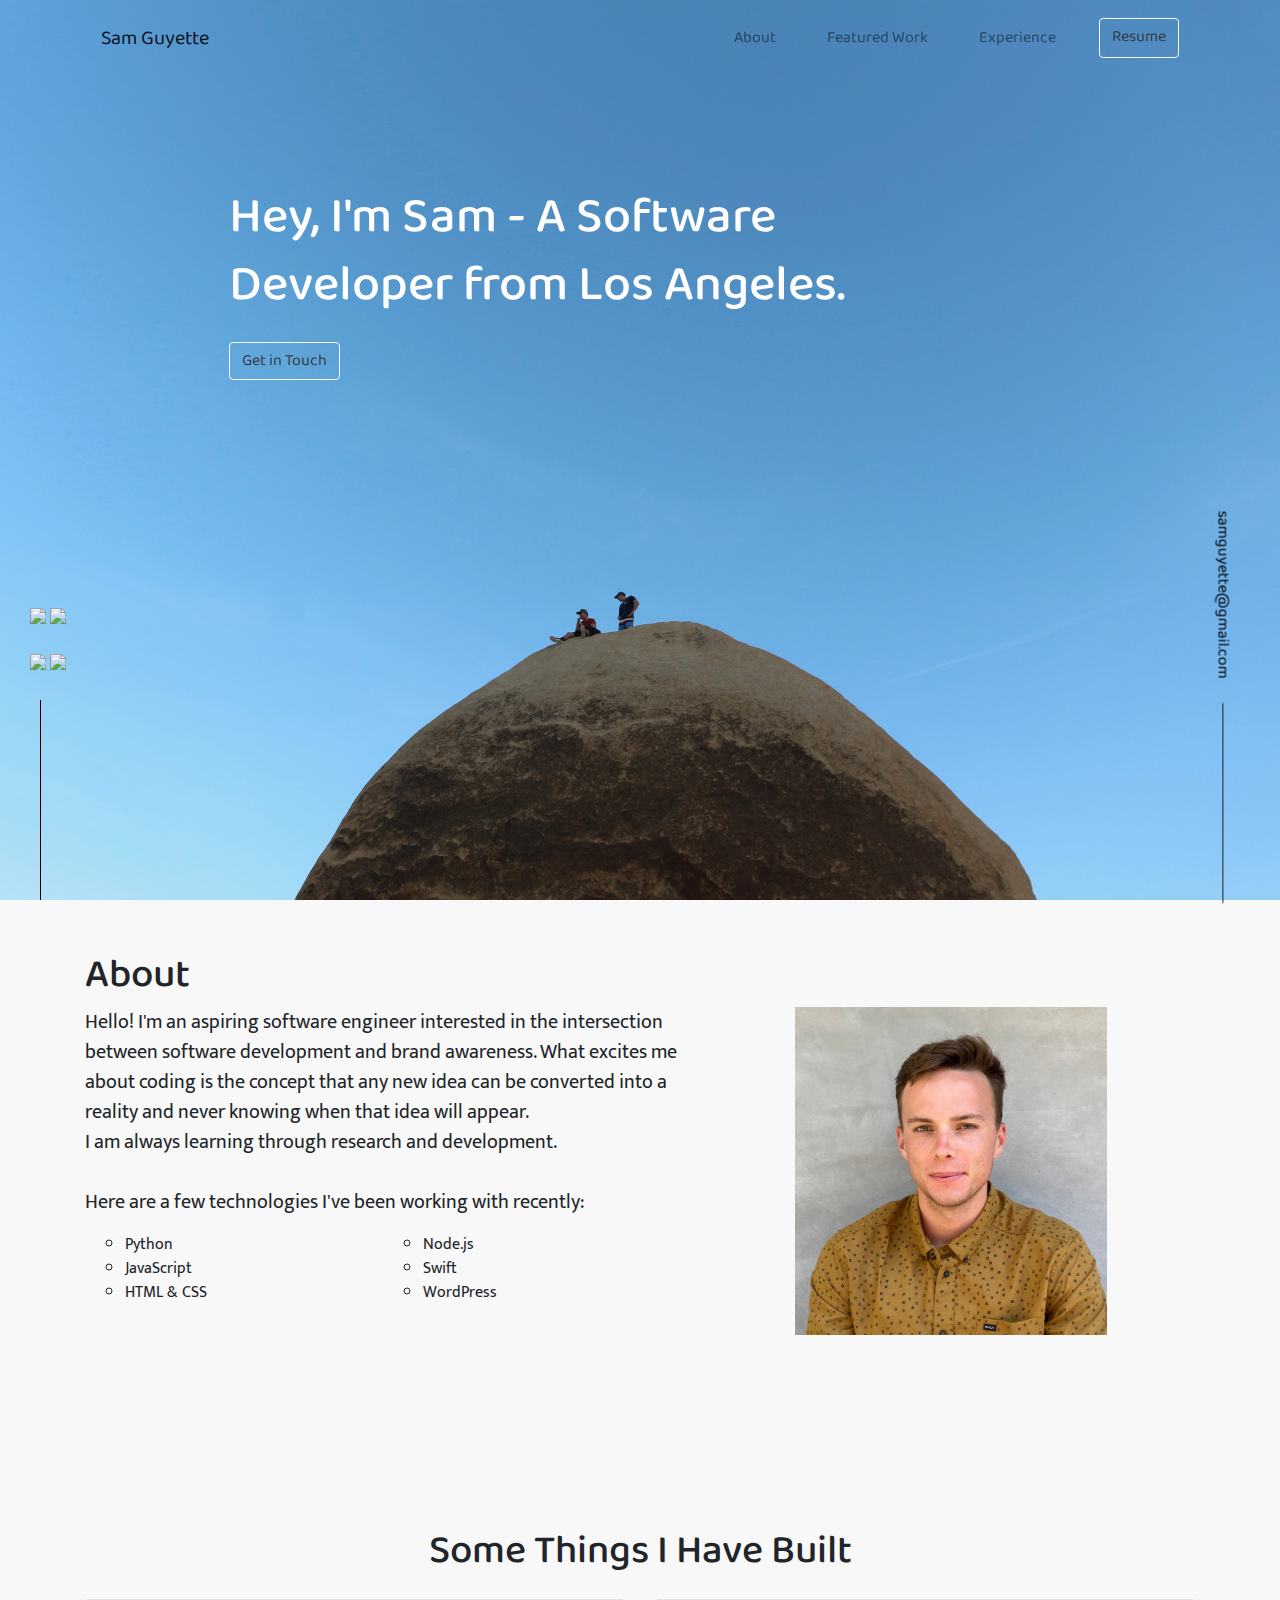
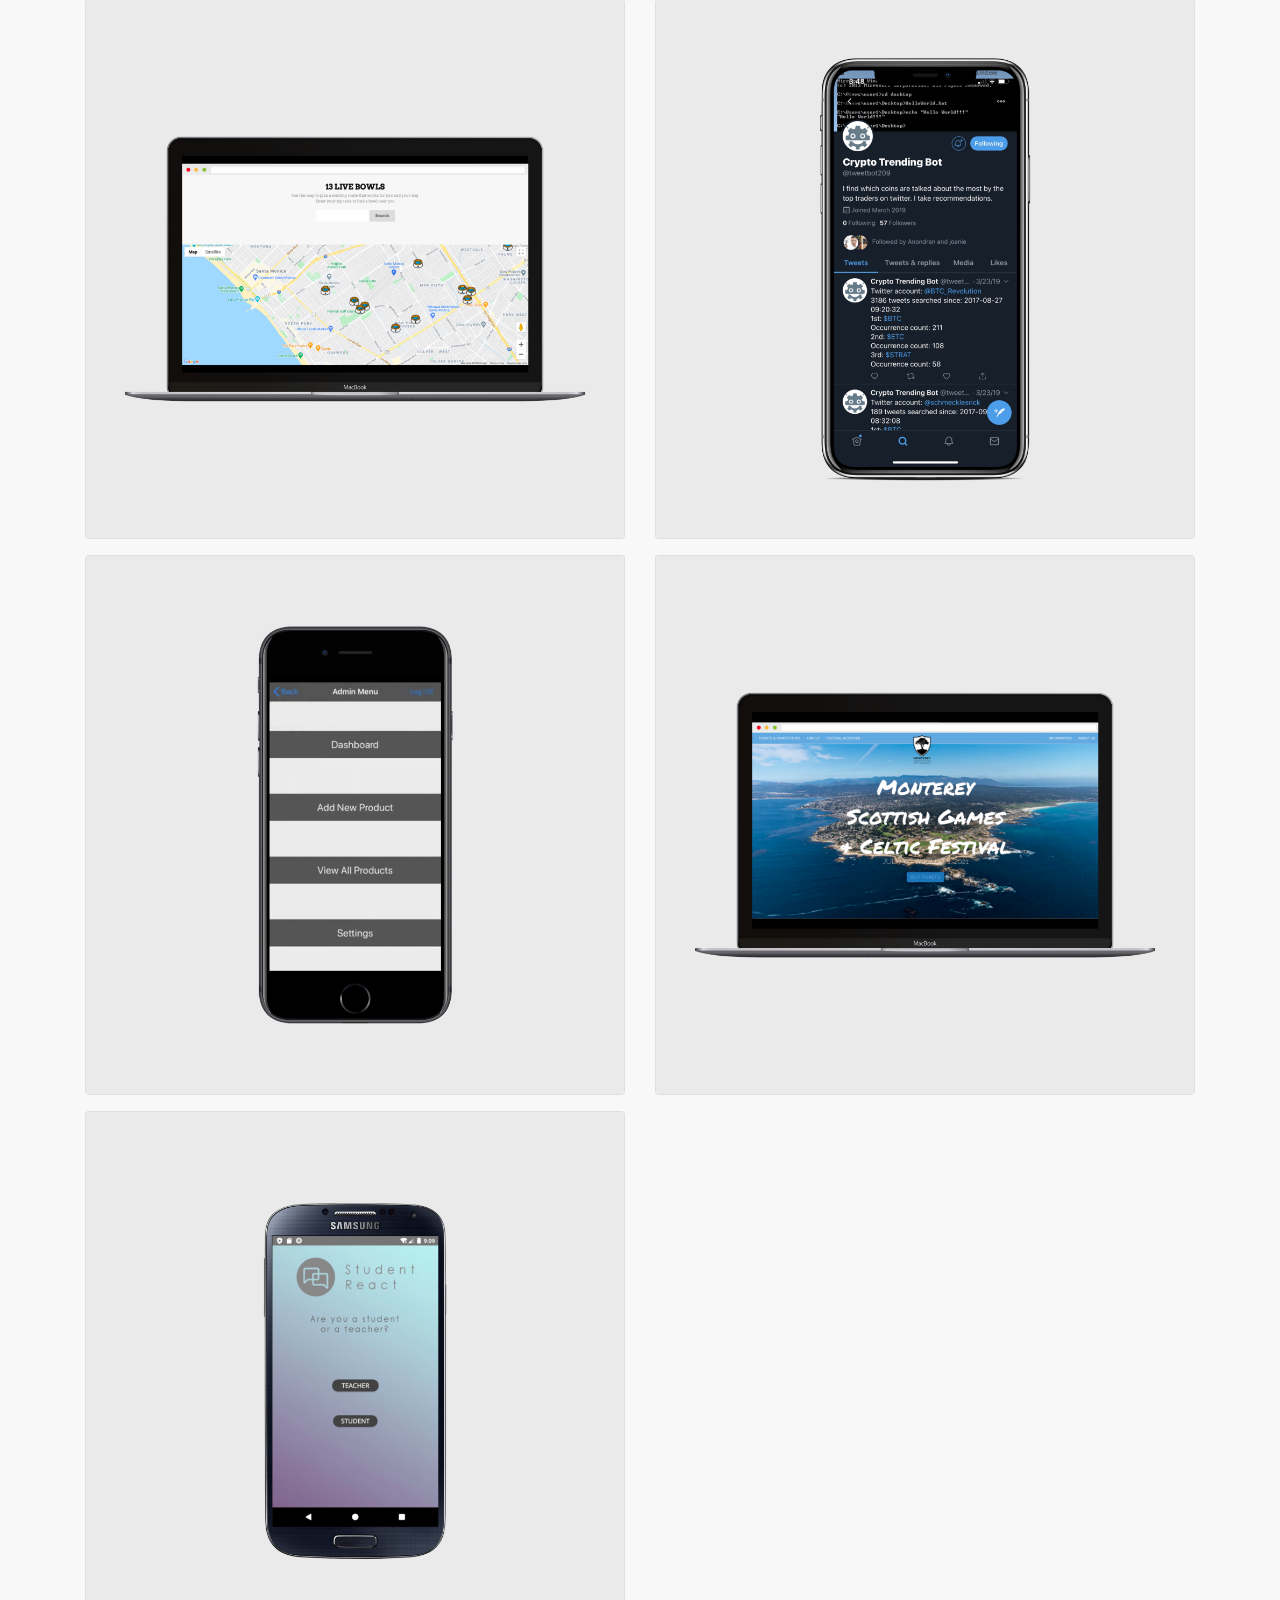
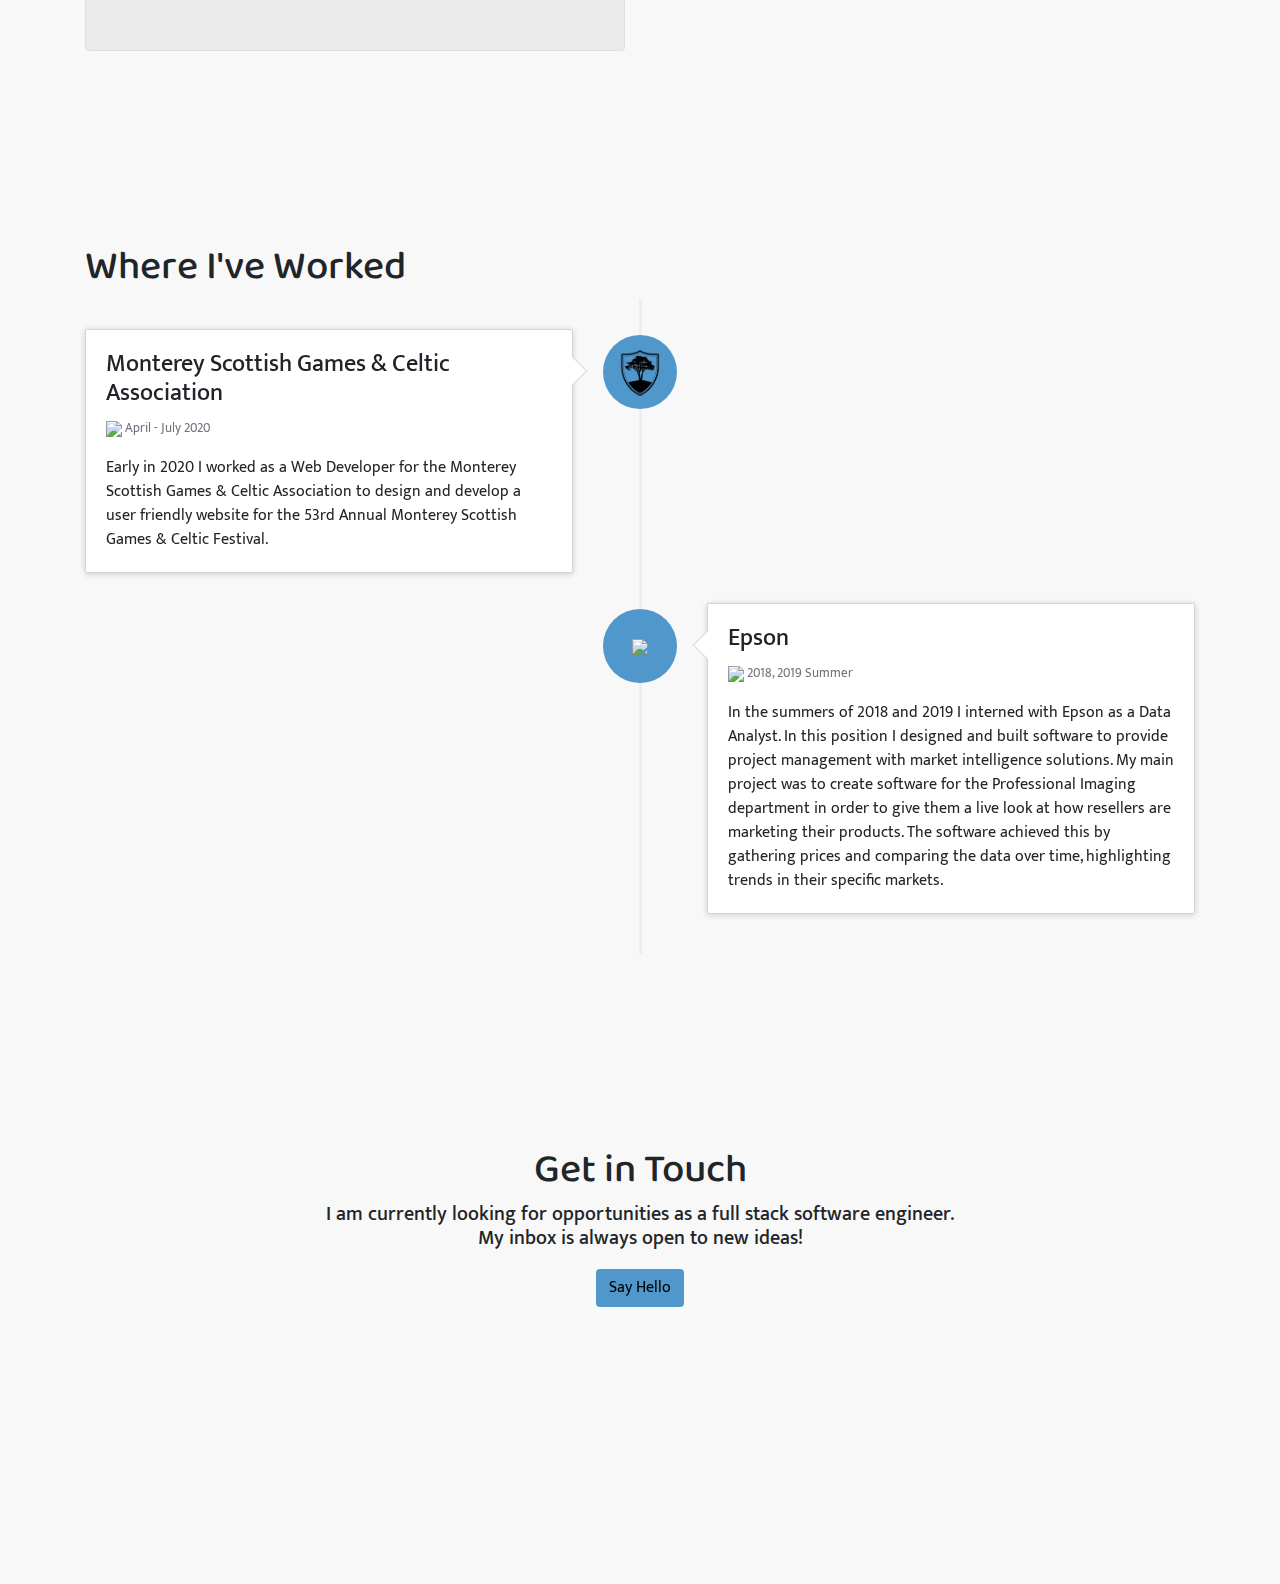
==== commit c3c8b321: "movement change" ====
--- a/index.html
+++ b/index.html
@@ -12,8 +12,6 @@
 		<!-- Google Fonts -->
 		<link href="https://fonts.googleapis.com/css2?family=Baloo+2&display=swap" rel="stylesheet">
 		<link href="https://fonts.googleapis.com/css2?family=Mukta:wght@300&display=swap" rel="stylesheet">
-		<!-- jQuery -->
-		<script type="text/javascript" src="lib/jquery-3.5.1.js"></script>
 	</head>
 	
 	<body>
@@ -26,10 +24,10 @@
 					</button>
 					<div class="collapse navbar-collapse" id="navbarNavAltMarkup">
 						<div class="navbar-nav ml-auto">
-							<a class="nav-link bar_el" href="#a">About</a>
-							<a class="nav-link bar_el" href="#b">Featured Work</a>
-							<a class="nav-link bar_el" href="#c">Experience</a>
-							<a class="resume btn btn-outline-dark my-2 my-sm-0 bar_el hvr-grow"href="docs/Sam_Guyette_Resume.pdf" download>Resume</a>
+							<a class="nav-link bar_el hvr-underline-from-left-nav" href="#a">About</a>
+							<a class="nav-link bar_el hvr-underline-from-left-nav" href="#b">Featured Work</a>
+							<a class="nav-link bar_el hvr-underline-from-left-nav" href="#c">Experience</a>
+							<a class="resume btn btn-outline-light my-2 my-sm-0 bar_el hvr-grow text-dark"href="docs/Sam_Guyette_Resume.pdf" download>Resume</a>
 						</div>
 					</div>
 				</nav>
@@ -210,7 +208,9 @@
 		<script src="https://code.jquery.com/jquery-3.5.1.min.js" integrity="sha384-q8i/X+965DzO0rT7abK41JStQIAqVgRVzpbzo5smXKp4YfRvH+8abtTE1Pi6jizo" crossorigin="anonymous"></script>
 		<script src="https://cdnjs.cloudflare.com/ajax/libs/popper.js/1.14.7/umd/popper.min.js" integrity="sha384-UO2eT0CpHqdSJQ6hJty5KVphtPhzWj9WO1clHTMGa3JDZwrnQq4sF86dIHNDz0W1" crossorigin="anonymous"></script>
 		<script src="https://stackpath.bootstrapcdn.com/bootstrap/4.3.1/js/bootstrap.min.js" integrity="sha384-JjSmVgyd0p3pXB1rRibZUAYoIIy6OrQ6VrjIEaFf/nJGzIxFDsf4x0xIM+B07jRM" crossorigin="anonymous"></script>
+		<!-- jquery include -->
+		<script src="http://ajax.googleapis.com/ajax/libs/jquery/3.5.1/jquery.min.js"></script>
 		<!-- js include -->
-		<script src="landing.js" type="text/javascript"></script>
+		<script src="js/landing.js" type="text/javascript"></script>
 	</body>
 </html>--- a/css/landing.css
+++ b/css/landing.css
@@ -21,6 +21,9 @@
 .resume {
 	color: black;
 	text-decoration: none;
+}
+.resume:hover {
+	background: rgba(255,255,255,0.2);
 }
 .hero .hero-container {
 	margin-top: 10%;
@@ -44,6 +47,9 @@
 	white-space: nowrap;
 	overflow: hidden;
 }
+.contact_btn:hover {
+	background: rgba(255,255,255,0.2);
+}
 .touch_text {
 	color: gray;
 }
@@ -54,7 +60,6 @@
 	display: grid;
 	grid-template-columns: 1fr 1fr;
 	list-style-type: circle;
-}
 }
 .built_text {
 	text-align: center;
@@ -325,5 +330,3 @@
 		margin-left: 10%;
 	}
 }
-
-
--- a/css/movement.css
+++ b/css/movement.css
@@ -91,6 +91,35 @@
 .hvr-underline-from-left:hover:before, .hvr-underline-from-left:focus:before, .hvr-underline-from-left:active:before {
 	right: 0;
 }
+/* Underline From Left Nav Bar */
+.hvr-underline-from-left-nav {
+	display: inline-block;
+	vertical-align: middle;
+	-webkit-transform: perspective(1px) translateZ(0);
+	transform: perspective(1px) translateZ(0);
+	box-shadow: 0 0 1px rgba(0, 0, 0, 0);
+	position: relative;
+	overflow: hidden;
+}
+.hvr-underline-from-left-nav:before {
+	content: "";
+	position: absolute;
+	z-index: -1;
+	left: 0;
+	right: 100%;
+	bottom: 0;
+	background: white;
+	height: 1px;
+	-webkit-transition-property: right;
+	transition-property: right;
+	-webkit-transition-duration: 0.2s;
+	transition-duration: 0.2s;
+	-webkit-transition-timing-function: ease-out;
+	transition-timing-function: ease-out;
+}
+.hvr-underline-from-left-nav:hover:before, .hvr-underline-from-left-nav:focus:before, .hvr-underline-from-left-nav:active:before {
+	right: 0;
+}
 /* Box Shadow Outset */
 .hvr-box-shadow-outset {
 	display: inline-block;
@@ -105,4 +134,4 @@
 }
 .hvr-box-shadow-outset:hover, .hvr-box-shadow-outset:focus, .hvr-box-shadow-outset:active {
 	box-shadow: 4px 4px 4px rgba(0, 0, 0, 0.6);
-}+}
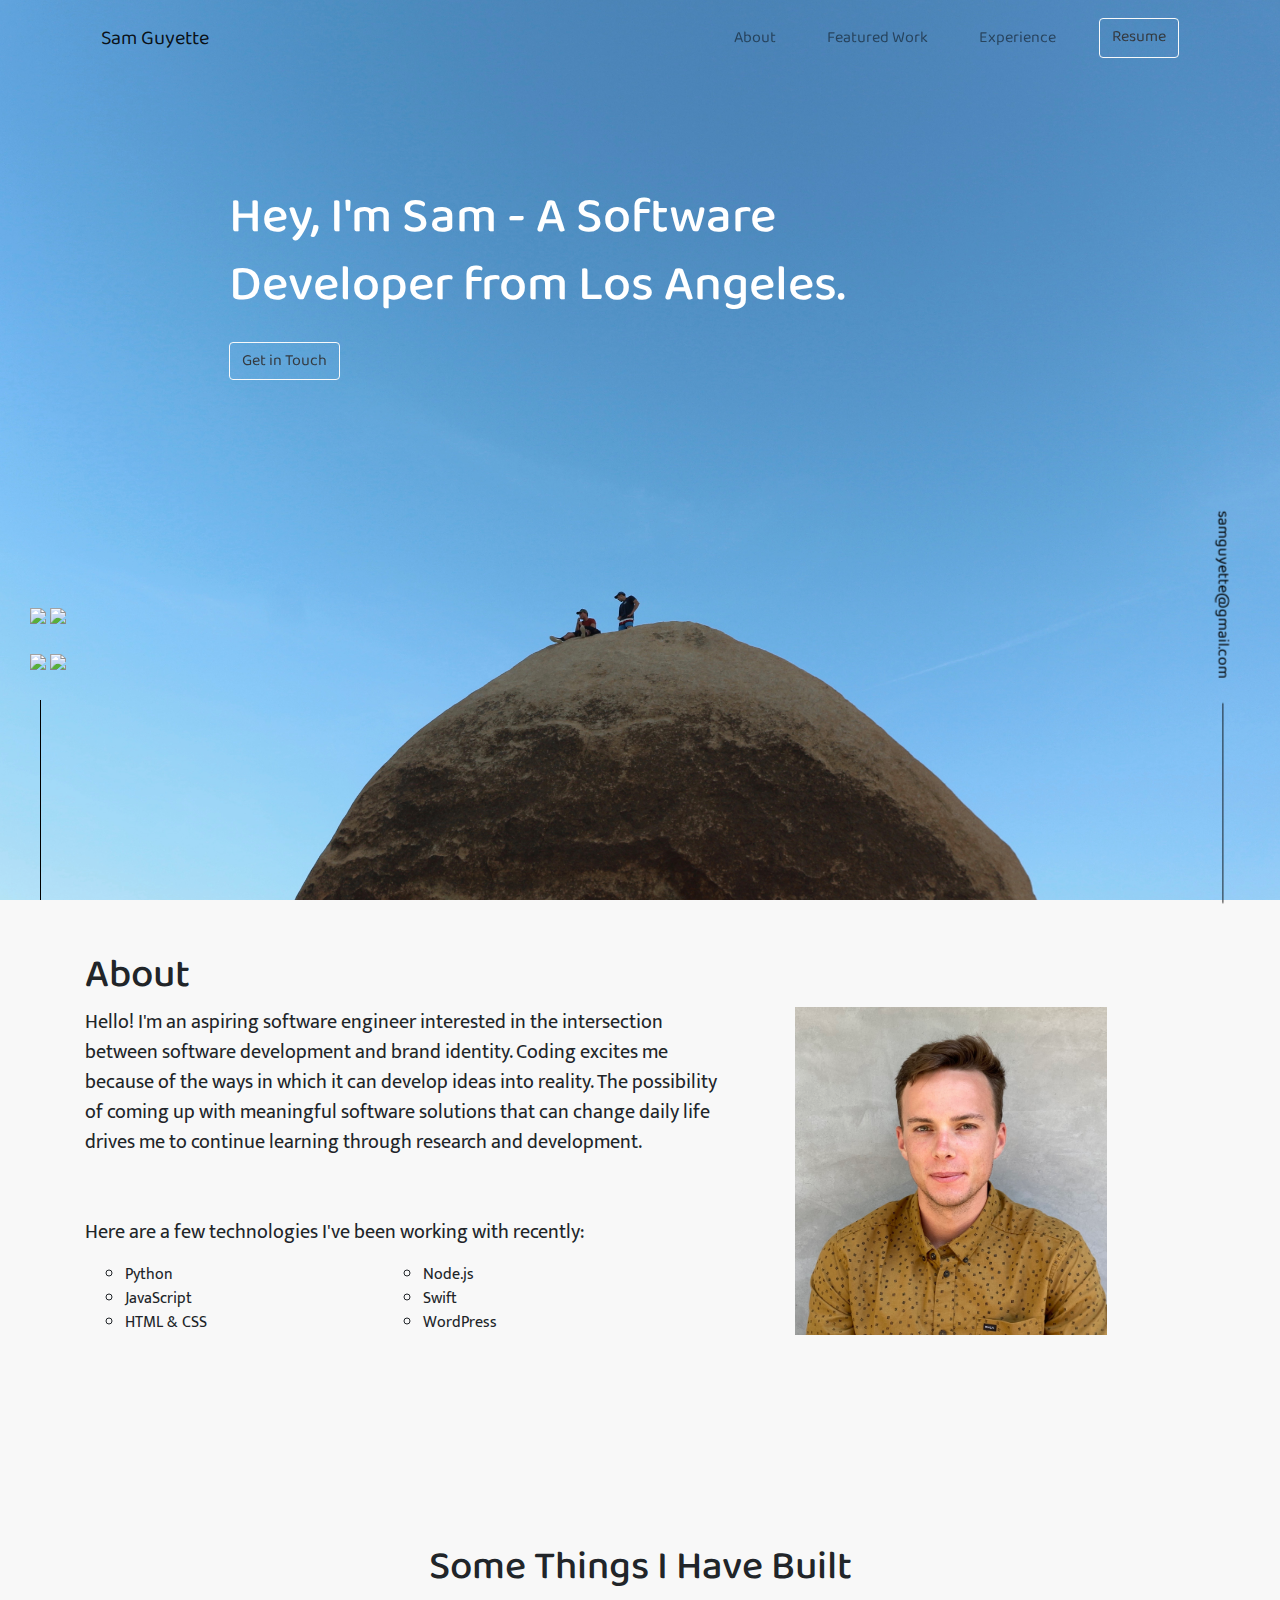
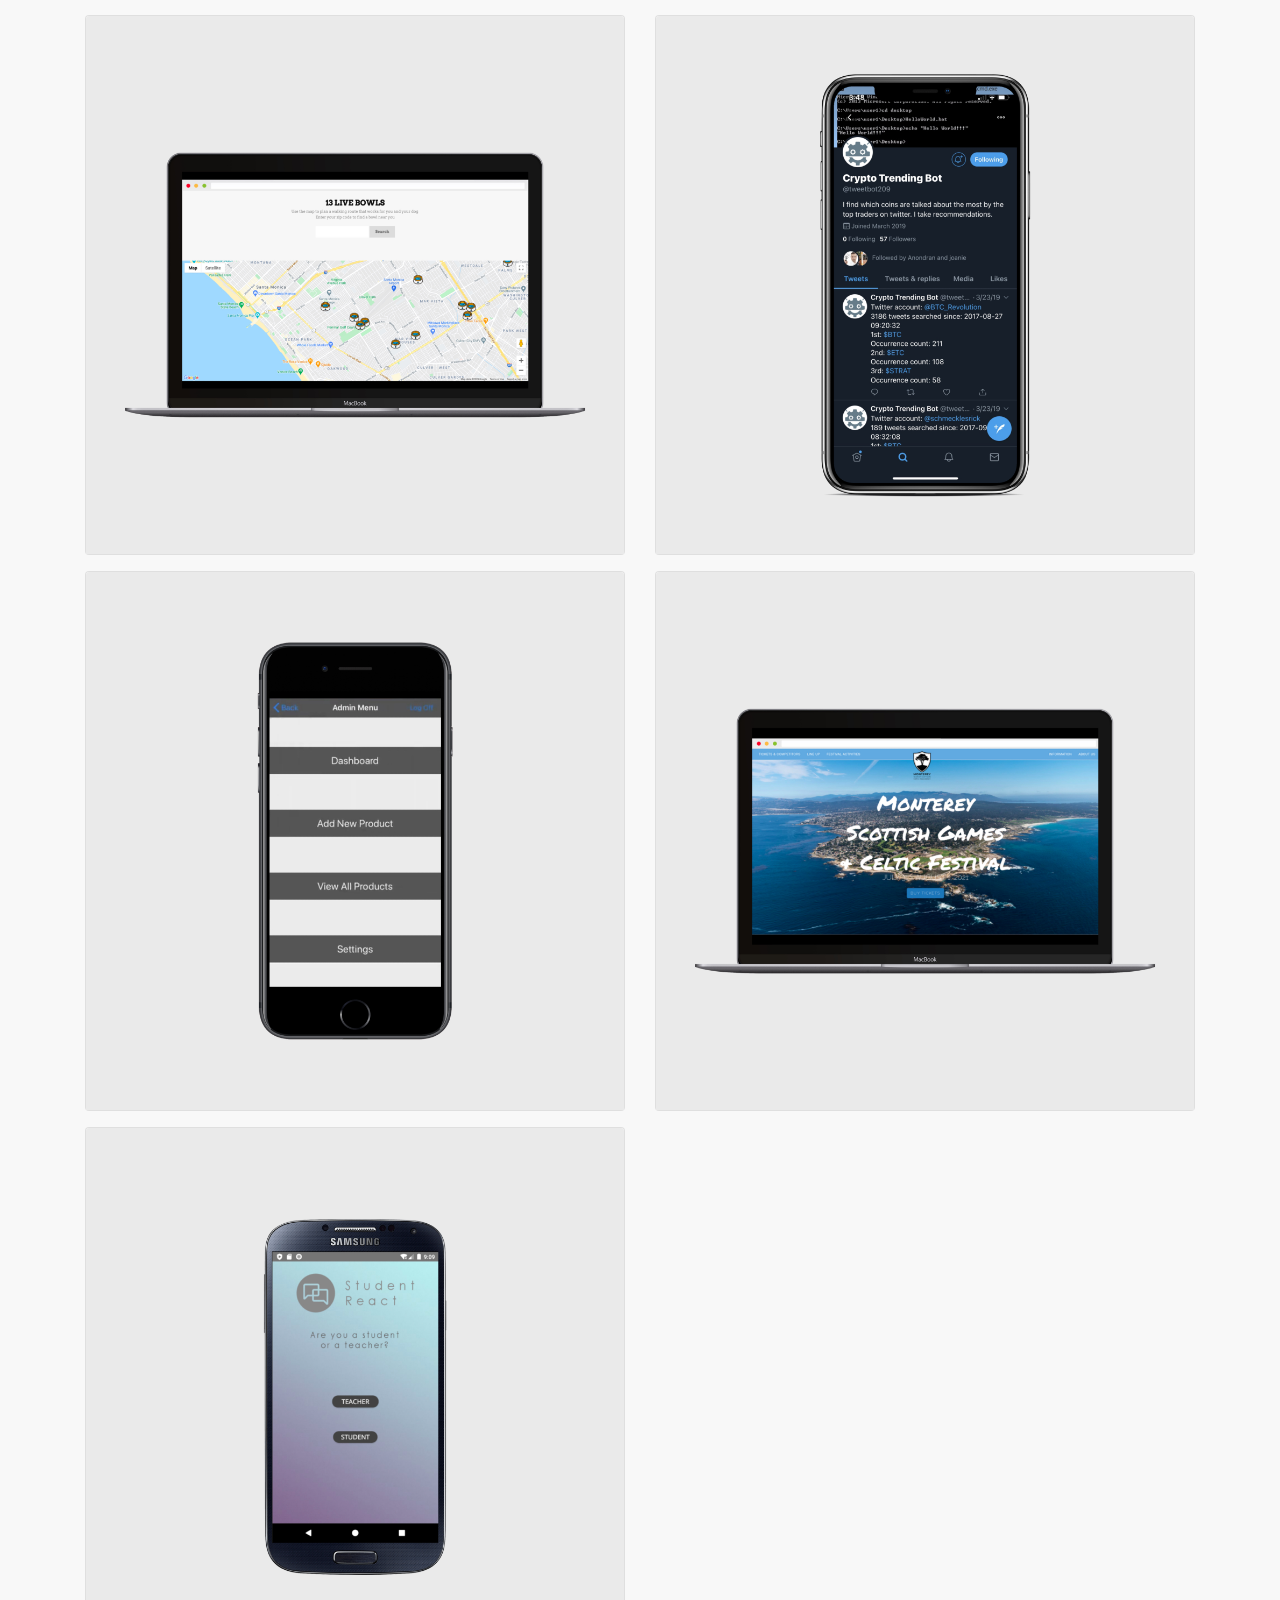
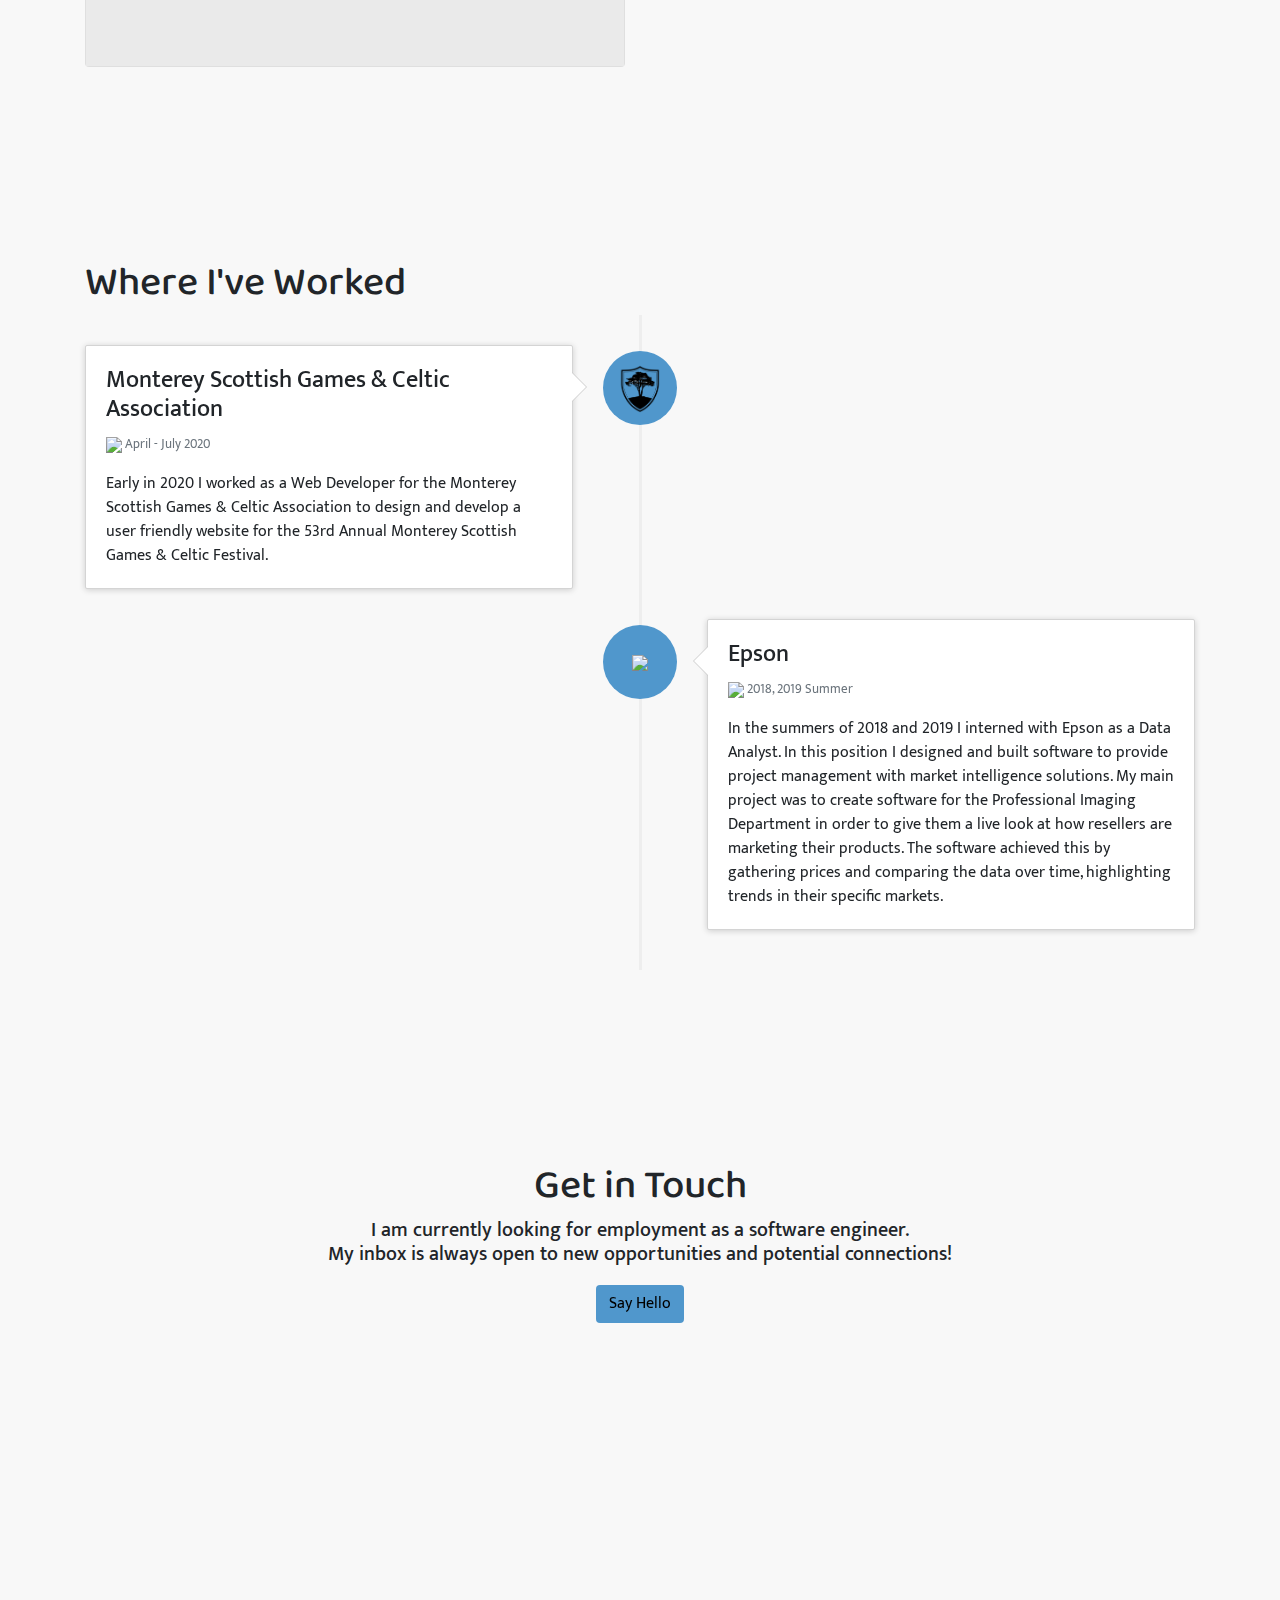
==== commit 27c4234a: "first draft done" ====
--- a/index.html
+++ b/index.html
@@ -1,7 +1,7 @@
 <!DOCTYPE html>
 <html>
 	<head>
-		<title>Sam Guyette's Personal Website</title>
+		<title>Sam Guyette</title>
 		<!-- Bootstrap CSS include -->
 		<link rel="stylesheet" href="https://stackpath.bootstrapcdn.com/bootstrap/4.3.1/css/bootstrap.min.css" integrity="sha384-ggOyR0iXCbMQv3Xipma34MD+dH/1fQ784/j6cY/iJTQUOhcWr7x9JvoRxT2MZw1T" crossorigin="anonymous">
 		<!-- Raw CSS include -->
@@ -65,8 +65,7 @@
 			<h1 class="baloo">About</h1>
 			<div class="row">
 				<div class="col-7">
-					<p class="about_text">Hello! I'm an aspiring software engineer interested in the intersection between software development and brand awareness. What excites me about coding is the concept that any new idea can be converted into a reality and never knowing when that idea will appear.<br>
-					I am always learning through research and development.
+					<p class="about_text">Hello! I'm an aspiring software engineer interested in the intersection between software development and brand identity. Coding excites me because of the ways in which it can develop ideas into reality. The possibility of coming up with meaningful software solutions that can change daily life drives me to continue learning through research and development.<br>
 					<!-- I recently have graduated from <a href="https://www.ucsc.edu">UC Santa Cruz</a> and am currently looking for employment that sounds interesting. --><br><br>
 					Here are a few technologies I've been working with recently:
 					</p>
@@ -94,8 +93,7 @@
 						<div class="card-img-overlay">
 							<h4 class="card-title">Pup Bowl Map</h4>
 							<p class="card-text">
-								Created a website where dog owners can find water bowls around their neighborhood using the Google Maps Platform and Geocoding API.<br>
-								Allows residents to print out a poster, take a photo of their bowl, and add the bowl with a name, message, and photo to the public map where other dog walkers can discover it.
+								Created a website where dog owners can find water bowls around their neighborhood using the Google Maps Platform and Geocoding API. Allows residents to print out a poster, take a photo of their bowl, and add the bowl with a name, message, and photo to the public map where other dog walkers can discover it.
 							</p>
 							<a href="http://www.pupbowlmap.com"><img class="hvr-grow" src="https://img.icons8.com/ios/32/000000/external-link-squared.png"/></a>
 						</div>
@@ -107,8 +105,7 @@
 						<div class="card-img-overlay">
 							<h4 class="card-title">Cryptocurrency Twitter Bot</h4>
 							<p class="card-text">
-								Twitter bot that finds popular cryptocurrency traders on Twitter, analyzes their tweets and behaviors, and outputs which top three investments they have tweeted about the most over the past year.<br>
-								The script shares its findings on Twitter, @tweetbot209.
+								I developed a Twitter bot that finds popular cryptocurrency traders on Twitter, analyzes their tweets and behaviors, and outputs which top three investments they have tweeted about the most over the past year. The script shares its findings on Twitter, @tweetbot209.
 							</p>
 							<a href="https://twitter.com/tweetbot209"><img class="hvr-grow" src="https://img.icons8.com/ios/32/000000/external-link-squared.png"/></a>
 						</div>
@@ -122,9 +119,7 @@
 						<div class="card-img-overlay">
 							<h4 class="card-title">Custom Label Printing App</h4>
 							<p class="card-text">
-								Developed an iOS app that integrates with Epson printers to allow businesses to create high quality custom labels with QR codes in real-time.<br>
-								Allows for the consumer to receive additional information about the product by scanning QR code attached to the label.<br>
-								Application works as a real-time inventory management system, as well as a sales volume tracker for small businesses.
+								Developed an iOS app that integrates with Epson printers to allow businesses to create high quality custom labels with QR codes in real-time. Allows for the consumer to receive additional information about the product by scanning the QR code attached to the label. Application works as a real-time inventory management system, as well as a sales volume tracker for small businesses.
 							</p>
 						</div>
 					</div>
@@ -135,8 +130,7 @@
 						<div class="card-img-overlay">
 							<h4 class="card-title">Monterey Scottish Games & Celtic Festival Website</h4>
 							<p class="card-text">
-								Designed and developed a user friendly website for the 53rd Annual Monterey Scottish Games & Celtic Festival.<br>
-								The website allows the 5,000+ attendees to buy tickets, register for competitions, and learn more about the festival.
+								Designed and developed a user friendly website for the 53rd Annual Monterey Scottish Games & Celtic Festival. The website allows the 5,000+ attendees to buy tickets, register for competitions, and learn more about the festival.
 							</p>
 							<a href="https://montereycelticfest.com"><img class="hvr-grow" src="https://img.icons8.com/ios/32/000000/external-link-squared.png"/></a>
 						</div>
@@ -150,7 +144,7 @@
 						<div class="card-img-overlay">
 							<h4 class="card-title">Student React</h4>
 							<p class="card-text">
-								In a three-person team, created an Android application that streamlines the communication process between students and professors during lectures. StudentReact creates a virtual classroom through FireBase where students can log in, ask questions, and up vote already posted questions.<br>Professors are also able to post topics during lectures where students respond with their own level of understanding.
+								In a three-person team, I created an Android application that streamlines the communication process between students and professors during lectures. StudentReact creates a virtual classroom through FireBase where students can log in, ask questions, and up vote already posted questions. Professors are also able to post topics during lectures where students respond with their own level of understanding.
 							</p>
 						</div>
 					</div>
@@ -188,7 +182,7 @@
 								<p><small class="text-muted"><img src="https://img.icons8.com/cotton/15/000000/time.png"/> 2018, 2019 Summer</small></p>
 							</div>
 							<div class="timeline-body">
-								<p>In the summers of 2018 and 2019 I interned with Epson as a Data Analyst. In this position I designed and built software to provide project management with market intelligence solutions. My main project was to create software for the Professional Imaging department in order to give them a live look at how resellers are marketing their products. The software achieved this by gathering prices and comparing the data over time, highlighting trends in their specific markets.</p>
+								<p>In the summers of 2018 and 2019 I interned with Epson as a Data Analyst. In this position I designed and built software to provide project management with market intelligence solutions. My main project was to create software for the Professional Imaging Department in order to give them a live look at how resellers are marketing their products. The software achieved this by gathering prices and comparing the data over time, highlighting trends in their specific markets.</p>
 							</div>
 						</span>
 				 	</div>
@@ -197,8 +191,9 @@
 		</div>
 		<div class="container get_in_touch">
 			<h1 class="baloo">Get in Touch</h1>
-			<h5>I am currently looking for opportunities as a full stack software engineer.<br>My inbox is
-			always open to new ideas!</h5>
+			<h5>I am currently looking for employment as a software engineer.<br>My inbox is
+			always open to new opportunities and potential connections!
+			</h5>
 			<a href="mailto:samguyette@gmail.com" class="touch_btn btn btn-outline-blue hvr-grow">Say Hello</a>
 		</div>
 
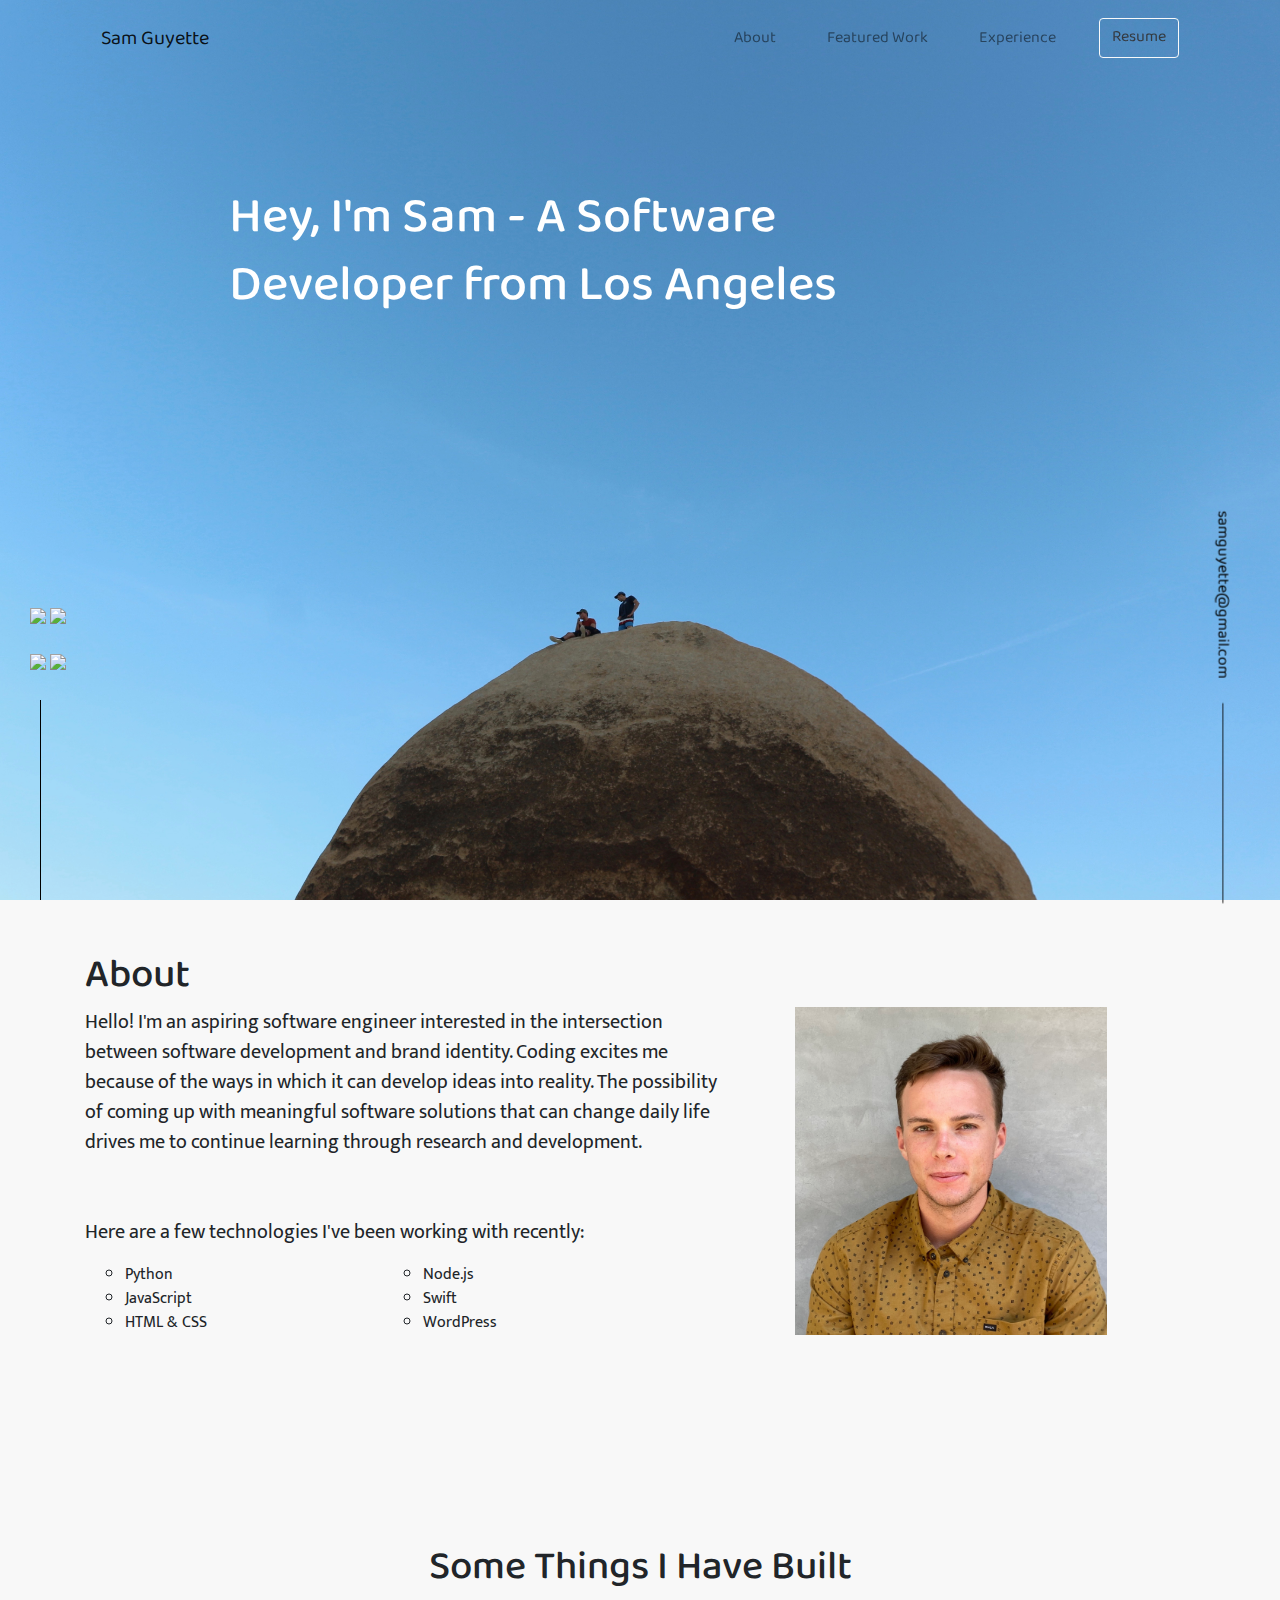
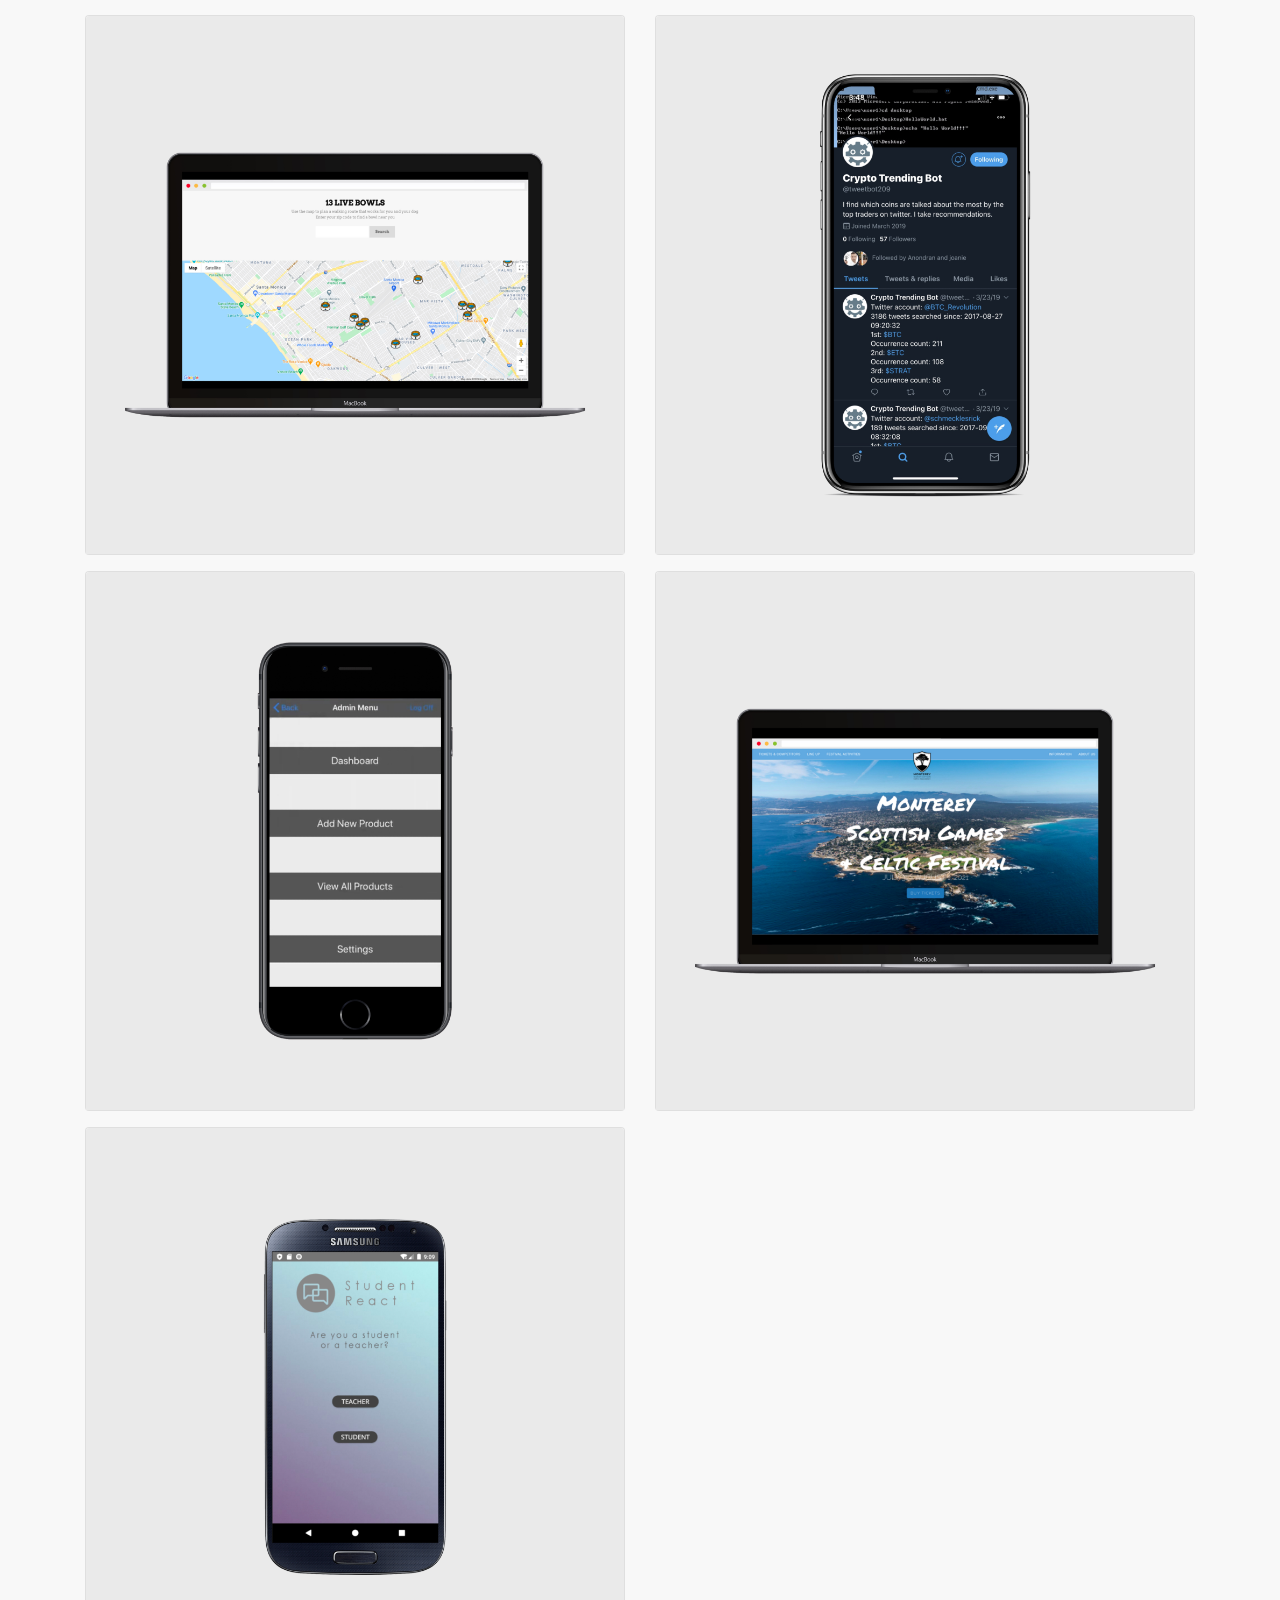
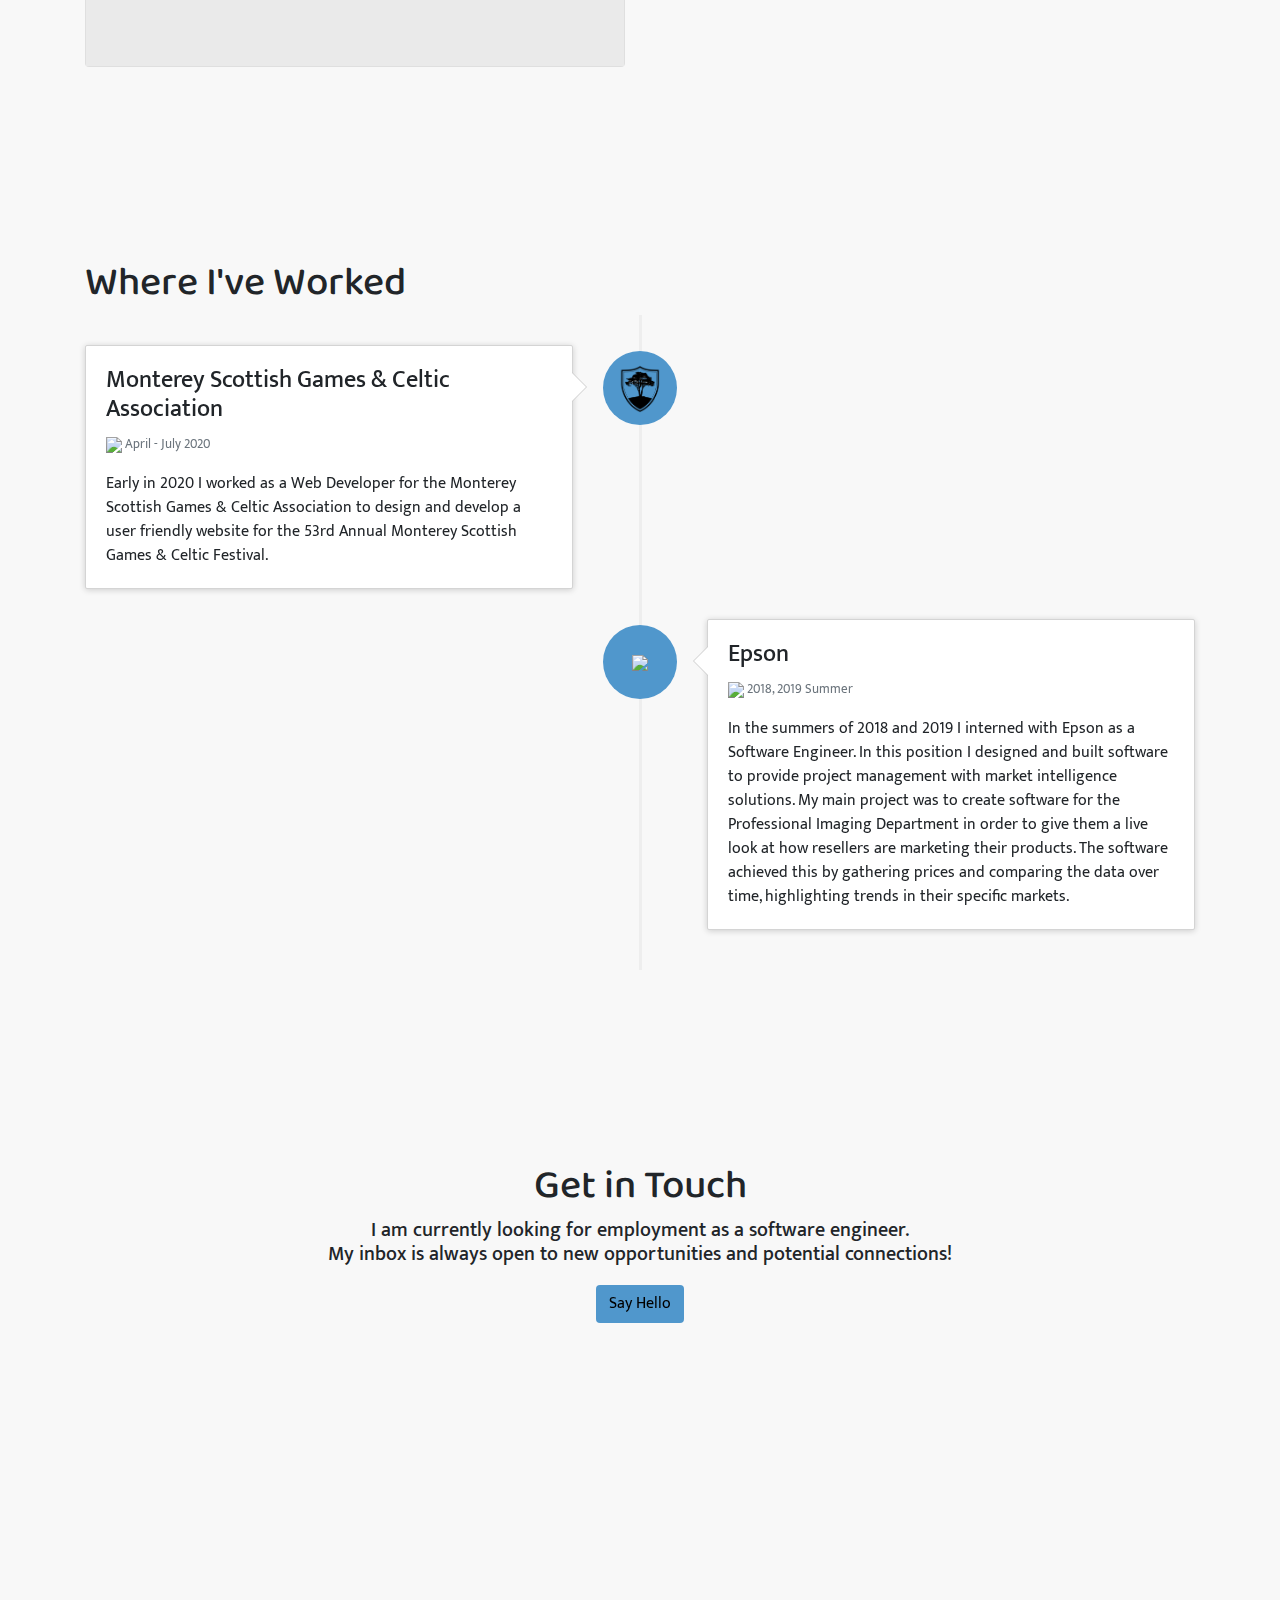
==== commit 2be15c09: "resume page" ====
--- a/index.html
+++ b/index.html
@@ -1,6 +1,15 @@
 <!DOCTYPE html>
 <html>
 	<head>
+		<!-- Global site tag (gtag.js) - Google Analytics -->
+		<script async src="https://www.googletagmanager.com/gtag/js?id=UA-149056169-1"></script>
+		<script>
+		  window.dataLayer = window.dataLayer || [];
+		  function gtag(){dataLayer.push(arguments);}
+		  gtag('js', new Date());
+
+		  gtag('config', 'UA-149056169-1');
+		</script>
 		<title>Sam Guyette</title>
 		<!-- Bootstrap CSS include -->
 		<link rel="stylesheet" href="https://stackpath.bootstrapcdn.com/bootstrap/4.3.1/css/bootstrap.min.css" integrity="sha384-ggOyR0iXCbMQv3Xipma34MD+dH/1fQ784/j6cY/iJTQUOhcWr7x9JvoRxT2MZw1T" crossorigin="anonymous">
@@ -12,6 +21,8 @@
 		<!-- Google Fonts -->
 		<link href="https://fonts.googleapis.com/css2?family=Baloo+2&display=swap" rel="stylesheet">
 		<link href="https://fonts.googleapis.com/css2?family=Mukta:wght@300&display=swap" rel="stylesheet">
+		<!-- Global site tag (gtag.js) - Google Analytics -->
+		<script async src="https://www.googletagmanager.com/gtag/js?id=UA-149056169-1"></script>
 	</head>
 	
 	<body>
@@ -27,16 +38,18 @@
 							<a class="nav-link bar_el hvr-underline-from-left-nav" href="#a">About</a>
 							<a class="nav-link bar_el hvr-underline-from-left-nav" href="#b">Featured Work</a>
 							<a class="nav-link bar_el hvr-underline-from-left-nav" href="#c">Experience</a>
-							<a class="resume btn btn-outline-light my-2 my-sm-0 bar_el hvr-grow text-dark"href="docs/Sam_Guyette_Resume.pdf" download>Resume</a>
+							<a class="resume btn btn-outline-light my-2 my-sm-0 bar_el hvr-grow text-dark"href="resume.html">Resume</a>
 						</div>
 					</div>
 				</nav>
 				<div class="hero-container">
-					<h1 class="main_text">Hey, I'm Sam - A Software</h1>
-					<h1 class="main_text">Developer from Los Angeles.</h1>
-					<a href="mailto:samguyette@gmail.com" class="btn btn-outline-light contact_btn hvr-grow">
-						<span class="text-dark">Get in Touch</span>
-					</a>
+					<h1 class="main_text ml1">Hey, I'm Sam - A Software</h1>
+					<h1 class="main_text ml2">Developer from Los Angeles</h1>
+					<div class="fade_btn">
+						<a href="mailto:samguyette@gmail.com" class="btn btn-outline-light contact_btn hvr-grow">
+							<span class="text-dark">Get in Touch</span>
+						</a>
+					</div>
 				</div>
 			</div>
 		</section>
@@ -121,6 +134,7 @@
 							<p class="card-text">
 								Developed an iOS app that integrates with Epson printers to allow businesses to create high quality custom labels with QR codes in real-time. Allows for the consumer to receive additional information about the product by scanning the QR code attached to the label. Application works as a real-time inventory management system, as well as a sales volume tracker for small businesses.
 							</p>
+							<a href="https://www.youtube.com/watch?v=gGtxRLNCr2I&feature=youtu.be"><img class="hvr-grow" src="https://img.icons8.com/ios/32/000000/external-link-squared.png"/></a>
 						</div>
 					</div>
 				</div>
@@ -182,7 +196,7 @@
 								<p><small class="text-muted"><img src="https://img.icons8.com/cotton/15/000000/time.png"/> 2018, 2019 Summer</small></p>
 							</div>
 							<div class="timeline-body">
-								<p>In the summers of 2018 and 2019 I interned with Epson as a Data Analyst. In this position I designed and built software to provide project management with market intelligence solutions. My main project was to create software for the Professional Imaging Department in order to give them a live look at how resellers are marketing their products. The software achieved this by gathering prices and comparing the data over time, highlighting trends in their specific markets.</p>
+								<p>In the summers of 2018 and 2019 I interned with Epson as a Software Engineer. In this position I designed and built software to provide project management with market intelligence solutions. My main project was to create software for the Professional Imaging Department in order to give them a live look at how resellers are marketing their products. The software achieved this by gathering prices and comparing the data over time, highlighting trends in their specific markets.</p>
 							</div>
 						</span>
 				 	</div>
@@ -196,7 +210,6 @@
 			</h5>
 			<a href="mailto:samguyette@gmail.com" class="touch_btn btn btn-outline-blue hvr-grow">Say Hello</a>
 		</div>
-
 
 
 		<!-- Bootstrap includes -->
@@ -207,5 +220,39 @@
 		<script src="http://ajax.googleapis.com/ajax/libs/jquery/3.5.1/jquery.min.js"></script>
 		<!-- js include -->
 		<script src="js/landing.js" type="text/javascript"></script>
+		<!-- letter animation -->
+		<script src="https://cdnjs.cloudflare.com/ajax/libs/animejs/2.0.2/anime.min.js"></script>
 	</body>
+	<script type="text/javascript">
+		// Wrap every letter in a span
+		var textWrapper = document.querySelector('.ml1');
+		textWrapper.innerHTML = textWrapper.textContent.replace(/\S/g, "<span class='letter'>$&</span>");
+
+		anime.timeline({loop: 1})
+		  .add({
+		    targets: '.ml1 .letter',
+		    translateX: [40,0],
+		    translateZ: 0,
+		    opacity: [0,1],
+		    easing: "easeOutExpo",
+		    duration: 120,
+		    delay: (el, i) => 500 + 25 * i
+		  })
+	</script>
+	<script type="text/javascript">
+		// Wrap every letter in a span
+		var textWrapper = document.querySelector('.ml2');
+		textWrapper.innerHTML = textWrapper.textContent.replace(/\S/g, "<span class='letter'>$&</span>");
+
+		anime.timeline({loop: 1})
+		  .add({
+		    targets: '.ml2 .letter',
+		    translateX: [40,0],
+		    translateZ: 0,
+		    opacity: [0,1],
+		    easing: "easeOutExpo",
+		    duration: 120,
+		    delay: (el, i) => 500 + 25 * i
+		  })
+	</script>
 </html>--- a/css/landing.css
+++ b/css/landing.css
@@ -1,3 +1,7 @@
+html {
+    visibility: hidden;
+    opacity:0;
+}
 body {
 	/*background-color: rgb(129,206,249);*/
 	background-color: rgb(248,248,248);
@@ -11,10 +15,13 @@
 .hero {
 	width: 100%;
 	height: 100vh;
-	background: url(../img/landing-5.jpg) top center;
+	background: url(../img/landing-5.jpg);
 	background-size: cover;
-	position: relative;
-}
+	background-attachment: fixed;
+    background-position: center;
+    background-repeat: no-repeat;
+}
+
 .bar_el {
 	margin-left: 35px;
 }
@@ -46,6 +53,9 @@
 	display: inline-block;
 	white-space: nowrap;
 	overflow: hidden;
+}
+.fade_btn {
+    display: none;
 }
 .contact_btn:hover {
 	background: rgba(255,255,255,0.2);
@@ -330,3 +340,8 @@
 		margin-left: 10%;
 	}
 }
+
+html {
+    visibility: visible;
+    opacity: 1;
+}
